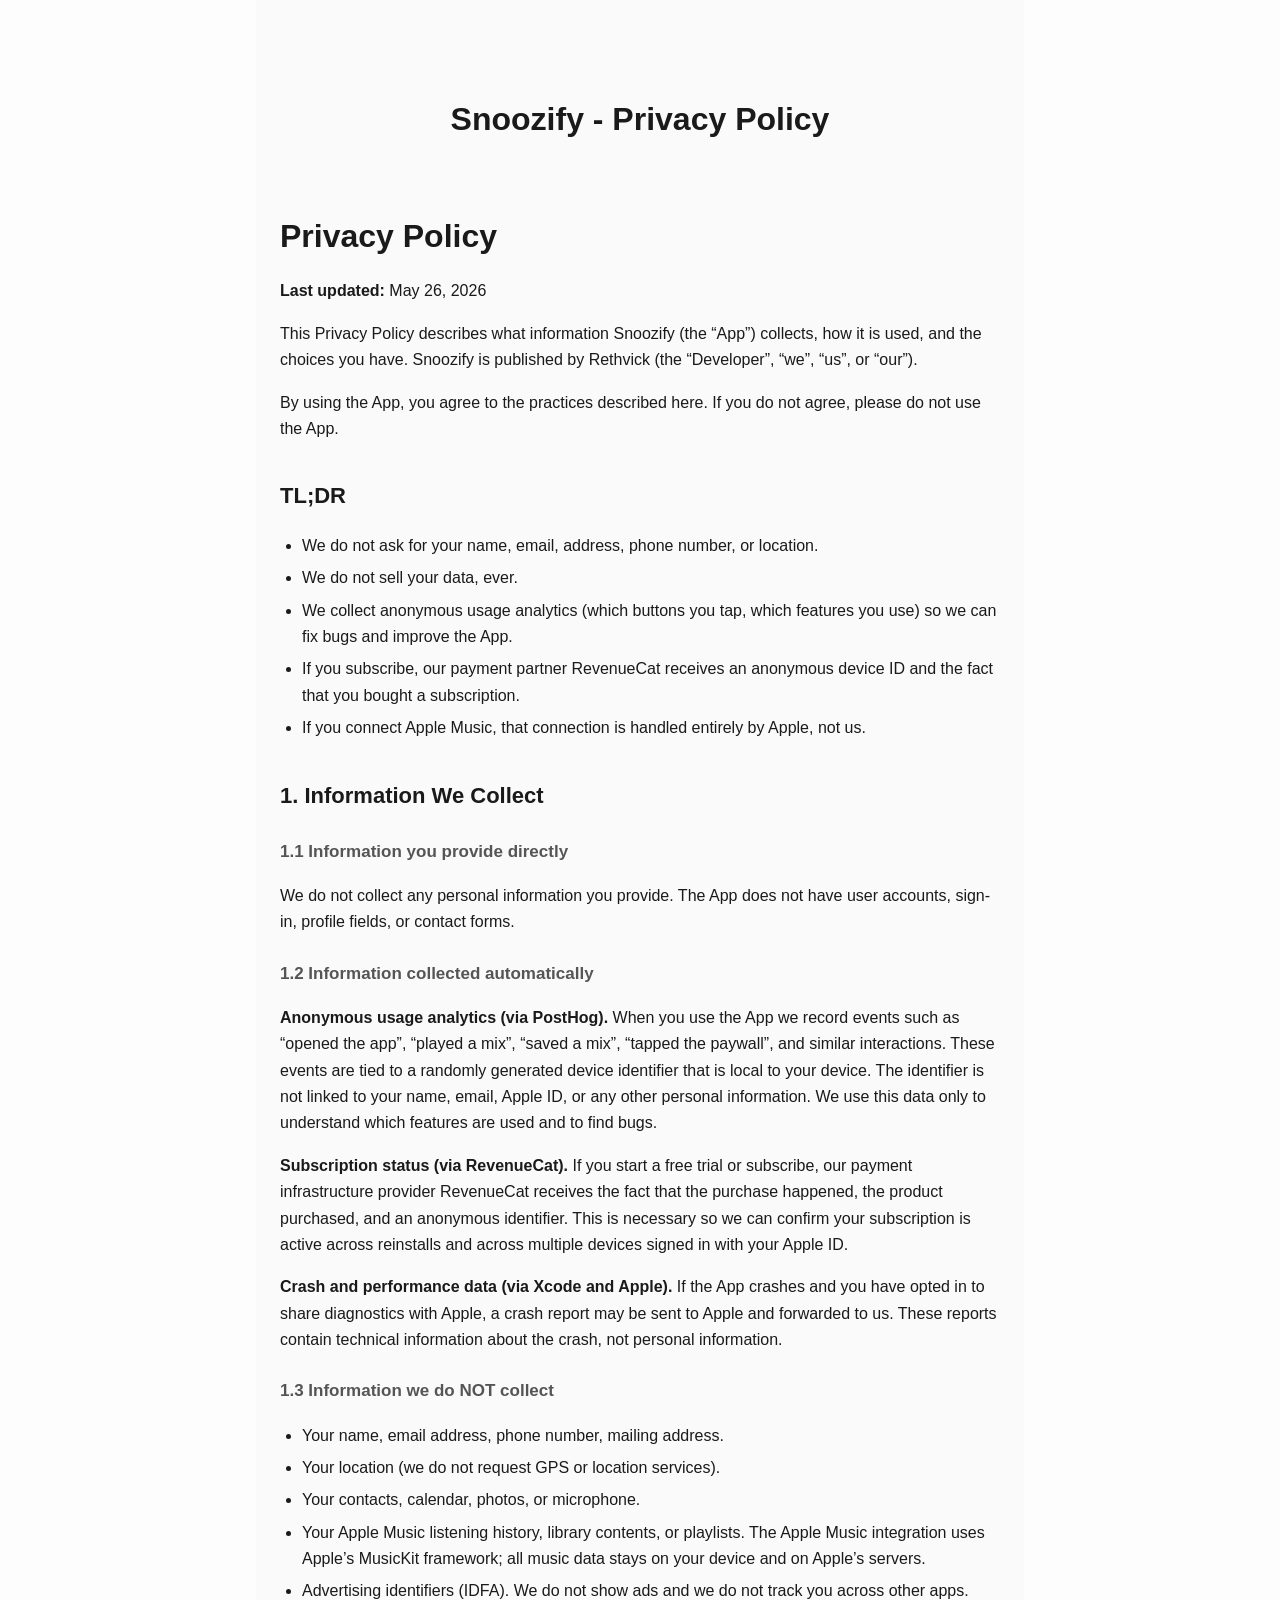
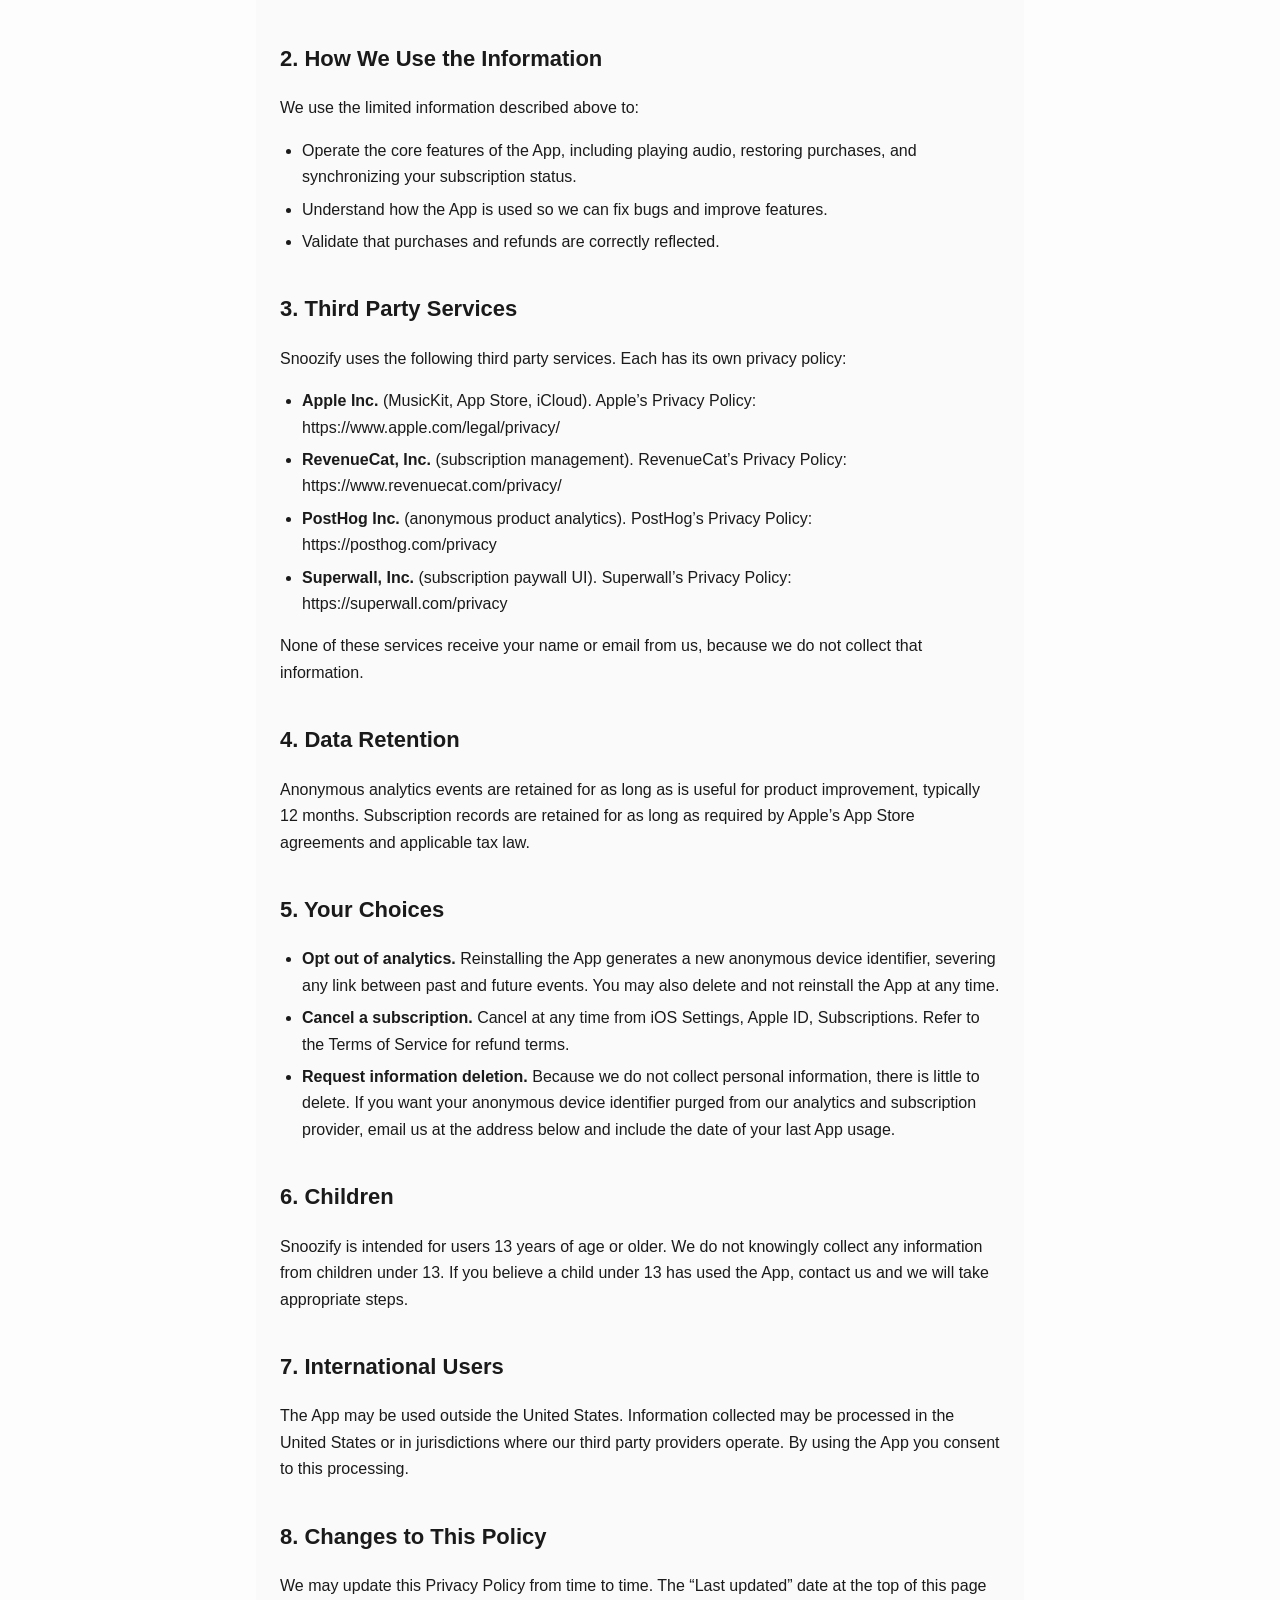
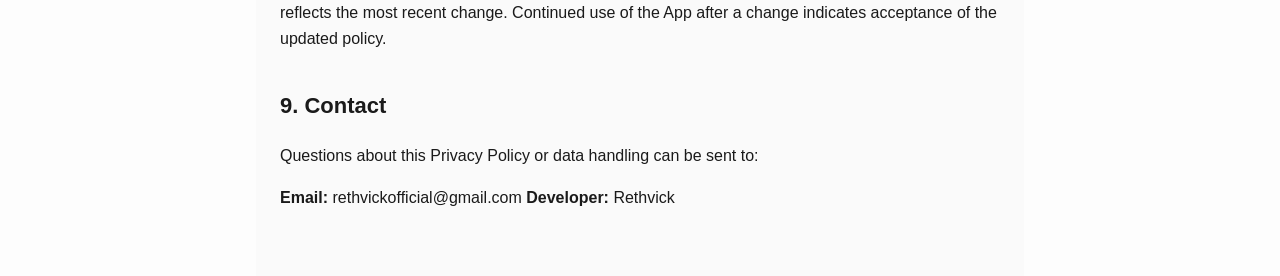
==== privacy.html @ 9d8a9aa9 "Add files via upload" ====
<!DOCTYPE html>
<html xmlns="http://www.w3.org/1999/xhtml">
<head>
  <meta charset="utf-8" />
  <meta name="generator" content="pandoc" />
  <meta name="viewport" content="width=device-width, initial-scale=1.0, user-scalable=yes" />
  <title>Snoozify - Privacy Policy</title>
  <style>
    /* Default styles provided by pandoc.
    ** See https://pandoc.org/MANUAL.html#variables-for-html for config info.
    */
    html {
      color: #1a1a1a;
      background-color: #fdfdfd;
    }
    body {
      margin: 0 auto;
      max-width: 36em;
      padding-left: 50px;
      padding-right: 50px;
      padding-top: 50px;
      padding-bottom: 50px;
      hyphens: auto;
      overflow-wrap: break-word;
      text-rendering: optimizeLegibility;
      font-kerning: normal;
    }
    @media (max-width: 600px) {
      body {
        font-size: 0.9em;
        padding: 12px;
      }
      h1 {
        font-size: 1.8em;
      }
    }
    @media print {
      html {
        background-color: white;
      }
      body {
        background-color: transparent;
        color: black;
        font-size: 12pt;
      }
      p, h2, h3 {
        orphans: 3;
        widows: 3;
      }
      h2, h3, h4 {
        page-break-after: avoid;
      }
    }
    p {
      margin: 1em 0;
    }
    a {
      color: #1a1a1a;
    }
    a:visited {
      color: #1a1a1a;
    }
    img {
      max-width: 100%;
    }
    svg {
      height: auto;
      max-width: 100%;
    }
    h1, h2, h3, h4, h5, h6 {
      margin-top: 1.4em;
    }
    h5, h6 {
      font-size: 1em;
      font-style: italic;
    }
    h6 {
      font-weight: normal;
    }
    ol, ul {
      padding-left: 1.7em;
      margin-top: 1em;
    }
    li > ol, li > ul {
      margin-top: 0;
    }
    blockquote {
      margin: 1em 0 1em 1.7em;
      padding-left: 1em;
      border-left: 2px solid #e6e6e6;
      color: #606060;
    }
    code {
      white-space: pre-wrap;
      font-family: Menlo, Monaco, Consolas, 'Lucida Console', monospace;
      font-size: 85%;
      margin: 0;
      hyphens: manual;
    }
    pre {
      margin: 1em 0;
      overflow: auto;
    }
    pre code {
      padding: 0;
      overflow: visible;
      overflow-wrap: normal;
    }
    .sourceCode {
     background-color: transparent;
     overflow: visible;
    }
    hr {
      border: none;
      border-top: 1px solid #1a1a1a;
      height: 1px;
      margin: 1em 0;
    }
    table {
      margin: 1em 0;
      border-collapse: collapse;
      width: 100%;
      overflow-x: auto;
      display: block;
      font-variant-numeric: lining-nums tabular-nums;
    }
    table caption {
      margin-bottom: 0.75em;
    }
    tbody {
      margin-top: 0.5em;
      border-top: 1px solid #1a1a1a;
      border-bottom: 1px solid #1a1a1a;
    }
    th {
      border-top: 1px solid #1a1a1a;
      padding: 0.25em 0.5em 0.25em 0.5em;
    }
    td {
      padding: 0.125em 0.5em 0.25em 0.5em;
    }
    header {
      margin-bottom: 4em;
      text-align: center;
    }
    #TOC li {
      list-style: none;
    }
    #TOC ul {
      padding-left: 1.3em;
    }
    #TOC > ul {
      padding-left: 0;
    }
    #TOC a:not(:hover) {
      text-decoration: none;
    }
    span.smallcaps{font-variant: small-caps;}
    div.columns{display: flex; gap: min(4vw, 1.5em);}
    div.column{flex: auto; overflow-x: auto;}
    div.hanging-indent{margin-left: 1.5em; text-indent: -1.5em;}
    /* The extra [class] is a hack that increases specificity enough to
       override a similar rule in reveal.js */
    ul.task-list[class]{list-style: none;}
    ul.task-list li input[type="checkbox"] {
      font-size: inherit;
      width: 0.8em;
      margin: 0 0.8em 0.2em -1.6em;
      vertical-align: middle;
    }
    .display.math{display: block; text-align: center; margin: 0.5rem auto;}
  </style>
</head>
<style>
  :root { color-scheme: light dark; }
  body {
    font-family: -apple-system, BlinkMacSystemFont, 'Segoe UI', sans-serif;
    max-width: 720px;
    margin: 0 auto;
    padding: 48px 24px;
    line-height: 1.65;
    color: #1a1a1a;
    background: #fafafa;
  }
  @media (prefers-color-scheme: dark) {
    body { color: #f0f0f0; background: #0d0d12; }
    a { color: #8b86ff; }
    code { background: #2a2a35; }
  }
  h1 { font-size: 32px; margin-bottom: 4px; }
  h2 { font-size: 22px; margin-top: 36px; }
  h3 { font-size: 17px; margin-top: 24px; color: #555; }
  @media (prefers-color-scheme: dark) { h3 { color: #aaa; } }
  a { color: #5e5ce6; }
  ul { padding-left: 22px; }
  li { margin: 6px 0; }
  code { background: #efeff5; padding: 2px 6px; border-radius: 4px; font-size: 0.92em; }
</style>
<body>
<header id="title-block-header">
<h1 class="title">Snoozify - Privacy Policy</h1>
</header>
<h1 id="privacy-policy">Privacy Policy</h1>
<p><strong>Last updated:</strong> May 26, 2026</p>
<p>This Privacy Policy describes what information Snoozify (the “App”)
collects, how it is used, and the choices you have. Snoozify is
published by Rethvick (the “Developer”, “we”, “us”, or “our”).</p>
<p>By using the App, you agree to the practices described here. If you
do not agree, please do not use the App.</p>
<h2 id="tldr">TL;DR</h2>
<ul>
<li>We do not ask for your name, email, address, phone number, or
location.</li>
<li>We do not sell your data, ever.</li>
<li>We collect anonymous usage analytics (which buttons you tap, which
features you use) so we can fix bugs and improve the App.</li>
<li>If you subscribe, our payment partner RevenueCat receives an
anonymous device ID and the fact that you bought a subscription.</li>
<li>If you connect Apple Music, that connection is handled entirely by
Apple, not us.</li>
</ul>
<h2 id="information-we-collect">1. Information We Collect</h2>
<h3 id="information-you-provide-directly">1.1 Information you provide
directly</h3>
<p>We do not collect any personal information you provide. The App does
not have user accounts, sign-in, profile fields, or contact forms.</p>
<h3 id="information-collected-automatically">1.2 Information collected
automatically</h3>
<p><strong>Anonymous usage analytics (via PostHog).</strong> When you
use the App we record events such as “opened the app”, “played a mix”,
“saved a mix”, “tapped the paywall”, and similar interactions. These
events are tied to a randomly generated device identifier that is local
to your device. The identifier is not linked to your name, email, Apple
ID, or any other personal information. We use this data only to
understand which features are used and to find bugs.</p>
<p><strong>Subscription status (via RevenueCat).</strong> If you start a
free trial or subscribe, our payment infrastructure provider RevenueCat
receives the fact that the purchase happened, the product purchased, and
an anonymous identifier. This is necessary so we can confirm your
subscription is active across reinstalls and across multiple devices
signed in with your Apple ID.</p>
<p><strong>Crash and performance data (via Xcode and Apple).</strong> If
the App crashes and you have opted in to share diagnostics with Apple, a
crash report may be sent to Apple and forwarded to us. These reports
contain technical information about the crash, not personal
information.</p>
<h3 id="information-we-do-not-collect">1.3 Information we do NOT
collect</h3>
<ul>
<li>Your name, email address, phone number, mailing address.</li>
<li>Your location (we do not request GPS or location services).</li>
<li>Your contacts, calendar, photos, or microphone.</li>
<li>Your Apple Music listening history, library contents, or playlists.
The Apple Music integration uses Apple’s MusicKit framework; all music
data stays on your device and on Apple’s servers.</li>
<li>Advertising identifiers (IDFA). We do not show ads and we do not
track you across other apps.</li>
</ul>
<h2 id="how-we-use-the-information">2. How We Use the Information</h2>
<p>We use the limited information described above to:</p>
<ul>
<li>Operate the core features of the App, including playing audio,
restoring purchases, and synchronizing your subscription status.</li>
<li>Understand how the App is used so we can fix bugs and improve
features.</li>
<li>Validate that purchases and refunds are correctly reflected.</li>
</ul>
<h2 id="third-party-services">3. Third Party Services</h2>
<p>Snoozify uses the following third party services. Each has its own
privacy policy:</p>
<ul>
<li><strong>Apple Inc.</strong> (MusicKit, App Store, iCloud). Apple’s
Privacy Policy: https://www.apple.com/legal/privacy/</li>
<li><strong>RevenueCat, Inc.</strong> (subscription management).
RevenueCat’s Privacy Policy: https://www.revenuecat.com/privacy/</li>
<li><strong>PostHog Inc.</strong> (anonymous product analytics).
PostHog’s Privacy Policy: https://posthog.com/privacy</li>
<li><strong>Superwall, Inc.</strong> (subscription paywall UI).
Superwall’s Privacy Policy: https://superwall.com/privacy</li>
</ul>
<p>None of these services receive your name or email from us, because we
do not collect that information.</p>
<h2 id="data-retention">4. Data Retention</h2>
<p>Anonymous analytics events are retained for as long as is useful for
product improvement, typically 12 months. Subscription records are
retained for as long as required by Apple’s App Store agreements and
applicable tax law.</p>
<h2 id="your-choices">5. Your Choices</h2>
<ul>
<li><strong>Opt out of analytics.</strong> Reinstalling the App
generates a new anonymous device identifier, severing any link between
past and future events. You may also delete and not reinstall the App at
any time.</li>
<li><strong>Cancel a subscription.</strong> Cancel at any time from iOS
Settings, Apple ID, Subscriptions. Refer to the Terms of Service for
refund terms.</li>
<li><strong>Request information deletion.</strong> Because we do not
collect personal information, there is little to delete. If you want
your anonymous device identifier purged from our analytics and
subscription provider, email us at the address below and include the
date of your last App usage.</li>
</ul>
<h2 id="children">6. Children</h2>
<p>Snoozify is intended for users 13 years of age or older. We do not
knowingly collect any information from children under 13. If you believe
a child under 13 has used the App, contact us and we will take
appropriate steps.</p>
<h2 id="international-users">7. International Users</h2>
<p>The App may be used outside the United States. Information collected
may be processed in the United States or in jurisdictions where our
third party providers operate. By using the App you consent to this
processing.</p>
<h2 id="changes-to-this-policy">8. Changes to This Policy</h2>
<p>We may update this Privacy Policy from time to time. The “Last
updated” date at the top of this page reflects the most recent change.
Continued use of the App after a change indicates acceptance of the
updated policy.</p>
<h2 id="contact">9. Contact</h2>
<p>Questions about this Privacy Policy or data handling can be sent
to:</p>
<p><strong>Email:</strong> rethvickofficial@gmail.com
<strong>Developer:</strong> Rethvick</p>
</body>
</html>
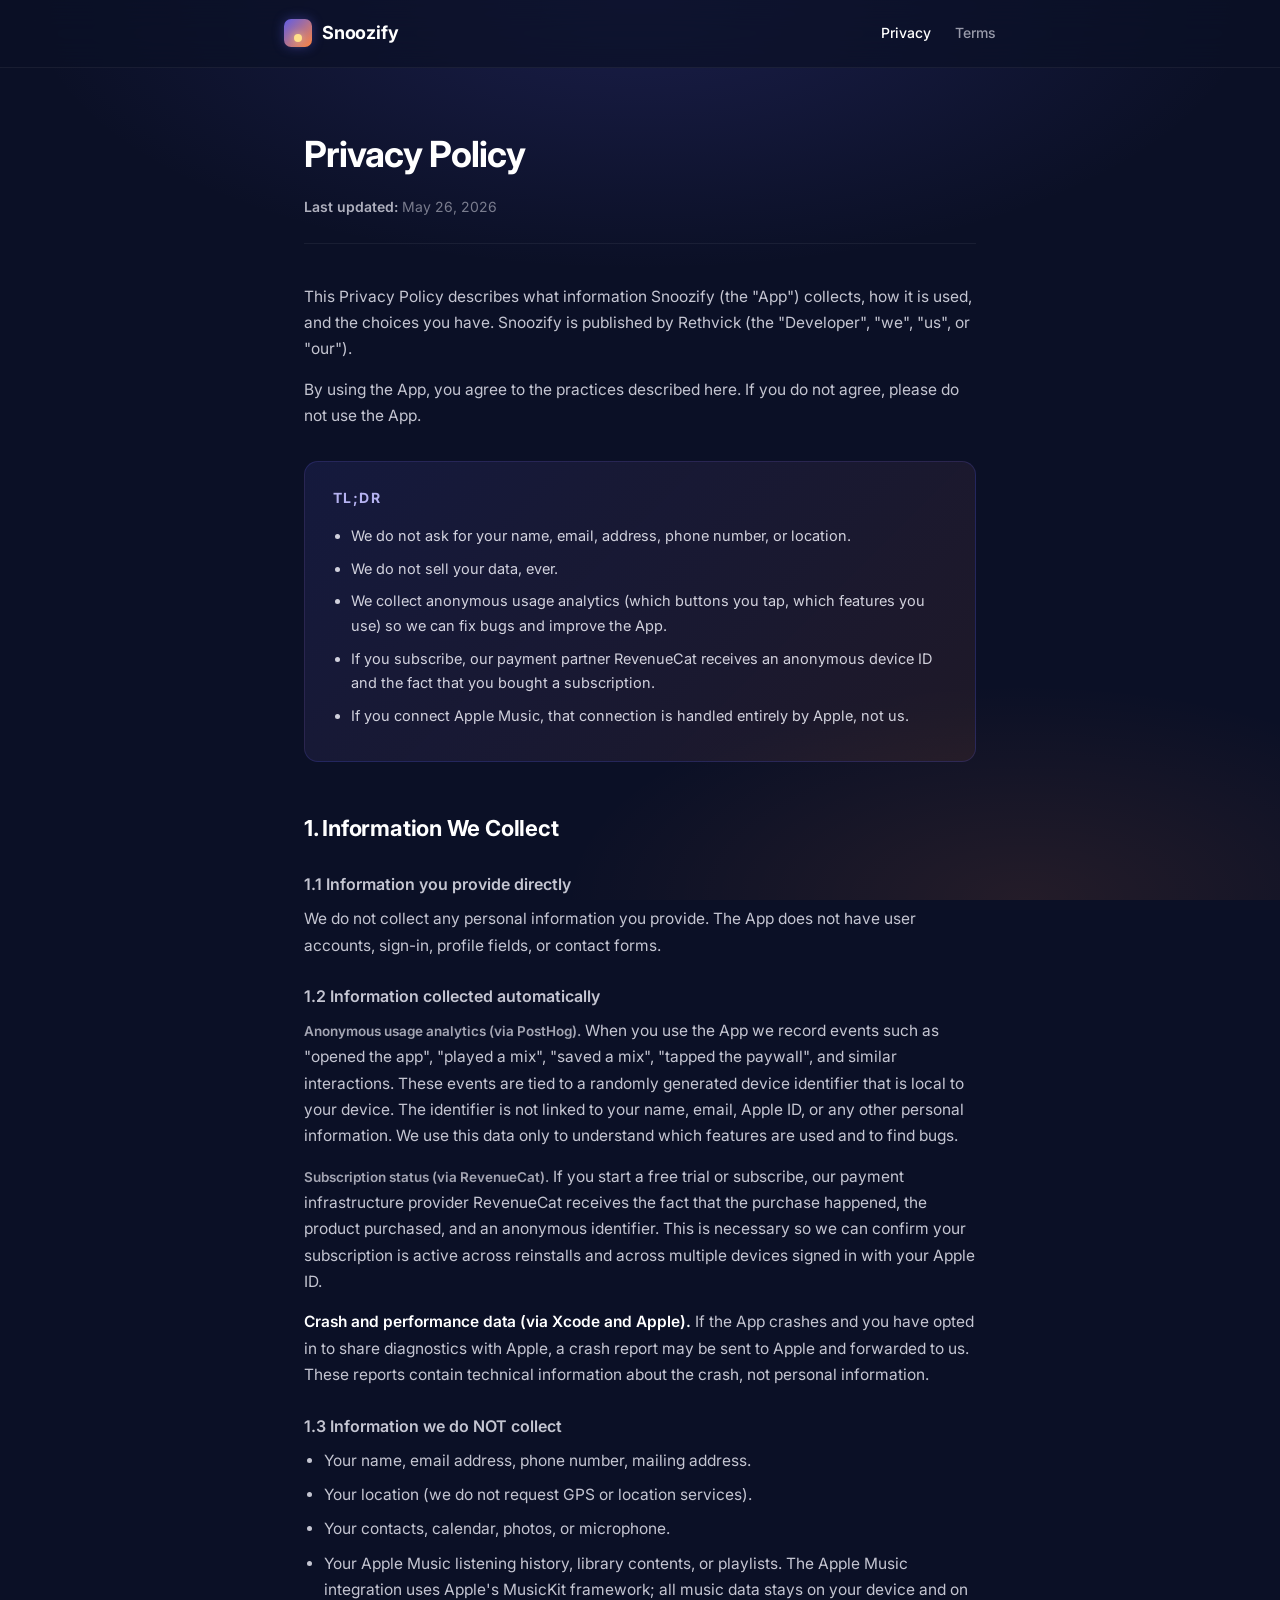
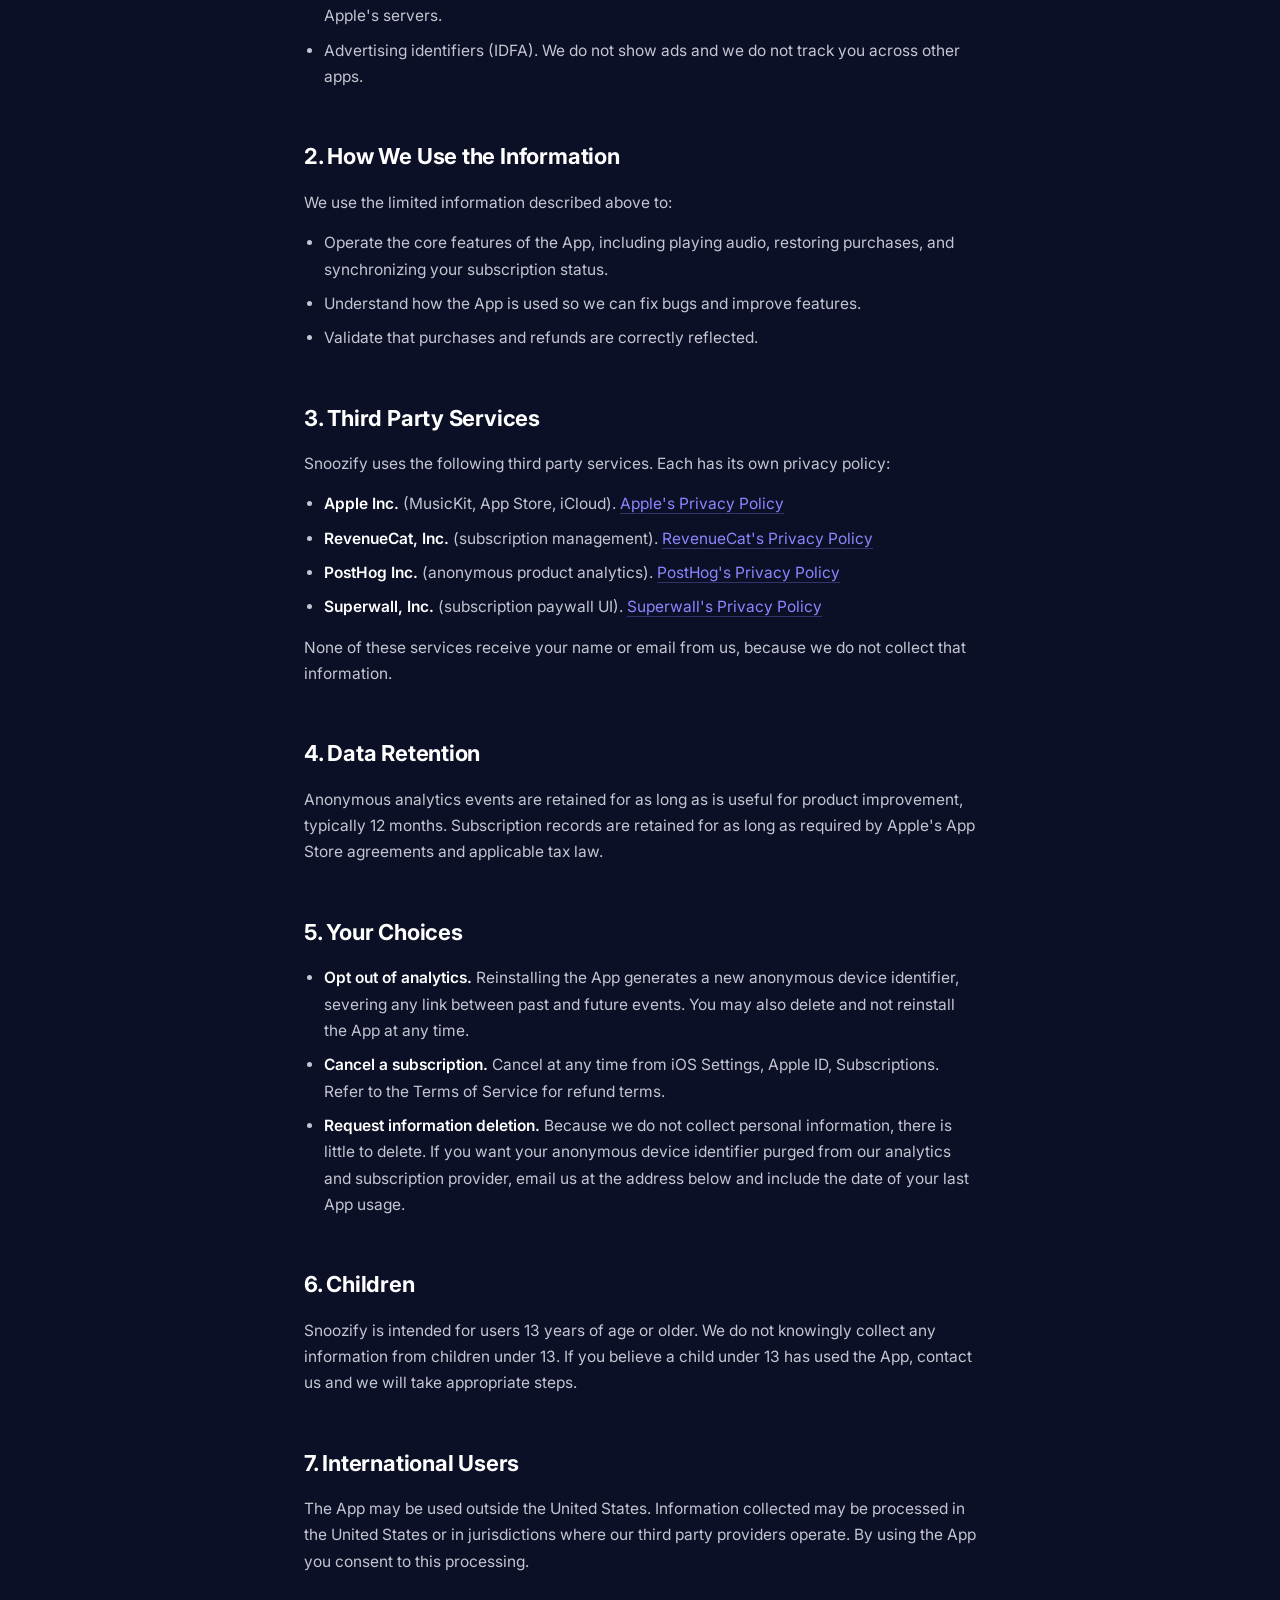
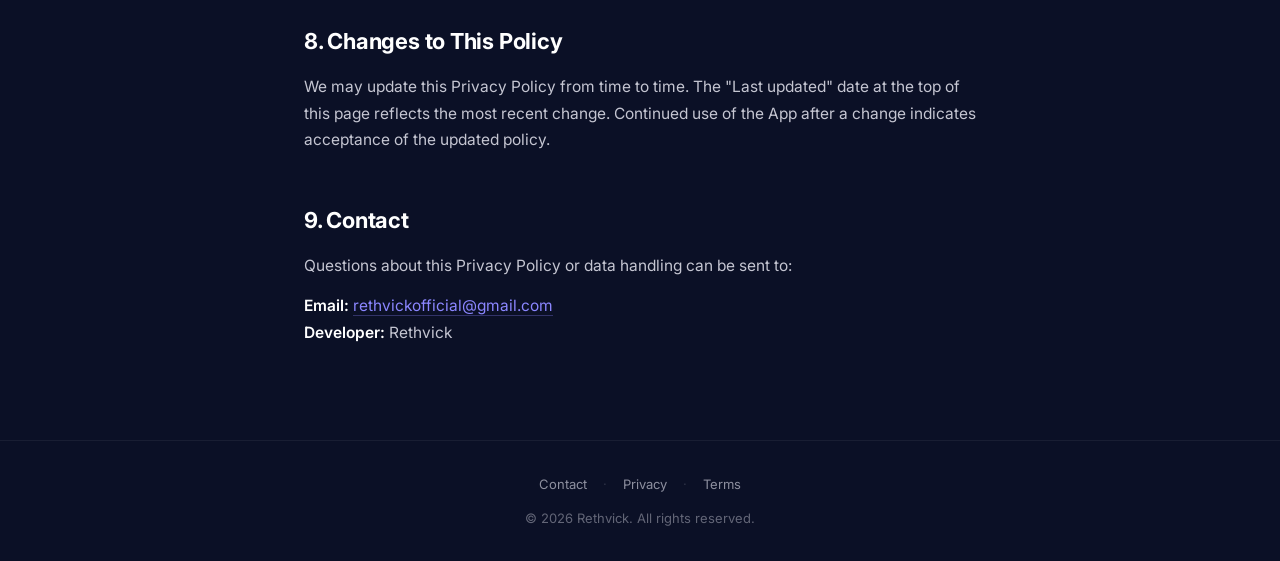
==== commit 8a98caa5: "Add files via upload" ====
--- a/privacy.html
+++ b/privacy.html
@@ -1,324 +1,119 @@
 <!DOCTYPE html>
-<html xmlns="http://www.w3.org/1999/xhtml">
+<html lang="en">
 <head>
-  <meta charset="utf-8" />
-  <meta name="generator" content="pandoc" />
-  <meta name="viewport" content="width=device-width, initial-scale=1.0, user-scalable=yes" />
-  <title>Snoozify - Privacy Policy</title>
-  <style>
-    /* Default styles provided by pandoc.
-    ** See https://pandoc.org/MANUAL.html#variables-for-html for config info.
-    */
-    html {
-      color: #1a1a1a;
-      background-color: #fdfdfd;
-    }
-    body {
-      margin: 0 auto;
-      max-width: 36em;
-      padding-left: 50px;
-      padding-right: 50px;
-      padding-top: 50px;
-      padding-bottom: 50px;
-      hyphens: auto;
-      overflow-wrap: break-word;
-      text-rendering: optimizeLegibility;
-      font-kerning: normal;
-    }
-    @media (max-width: 600px) {
-      body {
-        font-size: 0.9em;
-        padding: 12px;
-      }
-      h1 {
-        font-size: 1.8em;
-      }
-    }
-    @media print {
-      html {
-        background-color: white;
-      }
-      body {
-        background-color: transparent;
-        color: black;
-        font-size: 12pt;
-      }
-      p, h2, h3 {
-        orphans: 3;
-        widows: 3;
-      }
-      h2, h3, h4 {
-        page-break-after: avoid;
-      }
-    }
-    p {
-      margin: 1em 0;
-    }
-    a {
-      color: #1a1a1a;
-    }
-    a:visited {
-      color: #1a1a1a;
-    }
-    img {
-      max-width: 100%;
-    }
-    svg {
-      height: auto;
-      max-width: 100%;
-    }
-    h1, h2, h3, h4, h5, h6 {
-      margin-top: 1.4em;
-    }
-    h5, h6 {
-      font-size: 1em;
-      font-style: italic;
-    }
-    h6 {
-      font-weight: normal;
-    }
-    ol, ul {
-      padding-left: 1.7em;
-      margin-top: 1em;
-    }
-    li > ol, li > ul {
-      margin-top: 0;
-    }
-    blockquote {
-      margin: 1em 0 1em 1.7em;
-      padding-left: 1em;
-      border-left: 2px solid #e6e6e6;
-      color: #606060;
-    }
-    code {
-      white-space: pre-wrap;
-      font-family: Menlo, Monaco, Consolas, 'Lucida Console', monospace;
-      font-size: 85%;
-      margin: 0;
-      hyphens: manual;
-    }
-    pre {
-      margin: 1em 0;
-      overflow: auto;
-    }
-    pre code {
-      padding: 0;
-      overflow: visible;
-      overflow-wrap: normal;
-    }
-    .sourceCode {
-     background-color: transparent;
-     overflow: visible;
-    }
-    hr {
-      border: none;
-      border-top: 1px solid #1a1a1a;
-      height: 1px;
-      margin: 1em 0;
-    }
-    table {
-      margin: 1em 0;
-      border-collapse: collapse;
-      width: 100%;
-      overflow-x: auto;
-      display: block;
-      font-variant-numeric: lining-nums tabular-nums;
-    }
-    table caption {
-      margin-bottom: 0.75em;
-    }
-    tbody {
-      margin-top: 0.5em;
-      border-top: 1px solid #1a1a1a;
-      border-bottom: 1px solid #1a1a1a;
-    }
-    th {
-      border-top: 1px solid #1a1a1a;
-      padding: 0.25em 0.5em 0.25em 0.5em;
-    }
-    td {
-      padding: 0.125em 0.5em 0.25em 0.5em;
-    }
-    header {
-      margin-bottom: 4em;
-      text-align: center;
-    }
-    #TOC li {
-      list-style: none;
-    }
-    #TOC ul {
-      padding-left: 1.3em;
-    }
-    #TOC > ul {
-      padding-left: 0;
-    }
-    #TOC a:not(:hover) {
-      text-decoration: none;
-    }
-    span.smallcaps{font-variant: small-caps;}
-    div.columns{display: flex; gap: min(4vw, 1.5em);}
-    div.column{flex: auto; overflow-x: auto;}
-    div.hanging-indent{margin-left: 1.5em; text-indent: -1.5em;}
-    /* The extra [class] is a hack that increases specificity enough to
-       override a similar rule in reveal.js */
-    ul.task-list[class]{list-style: none;}
-    ul.task-list li input[type="checkbox"] {
-      font-size: inherit;
-      width: 0.8em;
-      margin: 0 0.8em 0.2em -1.6em;
-      vertical-align: middle;
-    }
-    .display.math{display: block; text-align: center; margin: 0.5rem auto;}
-  </style>
+<meta charset="utf-8">
+<meta name="viewport" content="width=device-width, initial-scale=1">
+<title>Privacy Policy - Snoozify</title>
+<meta name="description" content="Privacy Policy for Snoozify. What we collect, how we use it, and the choices you have.">
+<link rel="stylesheet" href="style.css">
 </head>
-<style>
-  :root { color-scheme: light dark; }
-  body {
-    font-family: -apple-system, BlinkMacSystemFont, 'Segoe UI', sans-serif;
-    max-width: 720px;
-    margin: 0 auto;
-    padding: 48px 24px;
-    line-height: 1.65;
-    color: #1a1a1a;
-    background: #fafafa;
-  }
-  @media (prefers-color-scheme: dark) {
-    body { color: #f0f0f0; background: #0d0d12; }
-    a { color: #8b86ff; }
-    code { background: #2a2a35; }
-  }
-  h1 { font-size: 32px; margin-bottom: 4px; }
-  h2 { font-size: 22px; margin-top: 36px; }
-  h3 { font-size: 17px; margin-top: 24px; color: #555; }
-  @media (prefers-color-scheme: dark) { h3 { color: #aaa; } }
-  a { color: #5e5ce6; }
-  ul { padding-left: 22px; }
-  li { margin: 6px 0; }
-  code { background: #efeff5; padding: 2px 6px; border-radius: 4px; font-size: 0.92em; }
-</style>
 <body>
-<header id="title-block-header">
-<h1 class="title">Snoozify - Privacy Policy</h1>
+<header class="site-header">
+  <div class="wrap">
+    <a href="index.html" class="brand">
+      <span class="brand-mark"></span>
+      Snoozify
+    </a>
+    <nav class="site-nav">
+      <a href="privacy.html" class="active">Privacy</a>
+      <a href="terms.html">Terms</a>
+    </nav>
+  </div>
 </header>
-<h1 id="privacy-policy">Privacy Policy</h1>
-<p><strong>Last updated:</strong> May 26, 2026</p>
-<p>This Privacy Policy describes what information Snoozify (the “App”)
-collects, how it is used, and the choices you have. Snoozify is
-published by Rethvick (the “Developer”, “we”, “us”, or “our”).</p>
-<p>By using the App, you agree to the practices described here. If you
-do not agree, please do not use the App.</p>
-<h2 id="tldr">TL;DR</h2>
-<ul>
-<li>We do not ask for your name, email, address, phone number, or
-location.</li>
-<li>We do not sell your data, ever.</li>
-<li>We collect anonymous usage analytics (which buttons you tap, which
-features you use) so we can fix bugs and improve the App.</li>
-<li>If you subscribe, our payment partner RevenueCat receives an
-anonymous device ID and the fact that you bought a subscription.</li>
-<li>If you connect Apple Music, that connection is handled entirely by
-Apple, not us.</li>
-</ul>
-<h2 id="information-we-collect">1. Information We Collect</h2>
-<h3 id="information-you-provide-directly">1.1 Information you provide
-directly</h3>
-<p>We do not collect any personal information you provide. The App does
-not have user accounts, sign-in, profile fields, or contact forms.</p>
-<h3 id="information-collected-automatically">1.2 Information collected
-automatically</h3>
-<p><strong>Anonymous usage analytics (via PostHog).</strong> When you
-use the App we record events such as “opened the app”, “played a mix”,
-“saved a mix”, “tapped the paywall”, and similar interactions. These
-events are tied to a randomly generated device identifier that is local
-to your device. The identifier is not linked to your name, email, Apple
-ID, or any other personal information. We use this data only to
-understand which features are used and to find bugs.</p>
-<p><strong>Subscription status (via RevenueCat).</strong> If you start a
-free trial or subscribe, our payment infrastructure provider RevenueCat
-receives the fact that the purchase happened, the product purchased, and
-an anonymous identifier. This is necessary so we can confirm your
-subscription is active across reinstalls and across multiple devices
-signed in with your Apple ID.</p>
-<p><strong>Crash and performance data (via Xcode and Apple).</strong> If
-the App crashes and you have opted in to share diagnostics with Apple, a
-crash report may be sent to Apple and forwarded to us. These reports
-contain technical information about the crash, not personal
-information.</p>
-<h3 id="information-we-do-not-collect">1.3 Information we do NOT
-collect</h3>
-<ul>
-<li>Your name, email address, phone number, mailing address.</li>
-<li>Your location (we do not request GPS or location services).</li>
-<li>Your contacts, calendar, photos, or microphone.</li>
-<li>Your Apple Music listening history, library contents, or playlists.
-The Apple Music integration uses Apple’s MusicKit framework; all music
-data stays on your device and on Apple’s servers.</li>
-<li>Advertising identifiers (IDFA). We do not show ads and we do not
-track you across other apps.</li>
-</ul>
-<h2 id="how-we-use-the-information">2. How We Use the Information</h2>
-<p>We use the limited information described above to:</p>
-<ul>
-<li>Operate the core features of the App, including playing audio,
-restoring purchases, and synchronizing your subscription status.</li>
-<li>Understand how the App is used so we can fix bugs and improve
-features.</li>
-<li>Validate that purchases and refunds are correctly reflected.</li>
-</ul>
-<h2 id="third-party-services">3. Third Party Services</h2>
-<p>Snoozify uses the following third party services. Each has its own
-privacy policy:</p>
-<ul>
-<li><strong>Apple Inc.</strong> (MusicKit, App Store, iCloud). Apple’s
-Privacy Policy: https://www.apple.com/legal/privacy/</li>
-<li><strong>RevenueCat, Inc.</strong> (subscription management).
-RevenueCat’s Privacy Policy: https://www.revenuecat.com/privacy/</li>
-<li><strong>PostHog Inc.</strong> (anonymous product analytics).
-PostHog’s Privacy Policy: https://posthog.com/privacy</li>
-<li><strong>Superwall, Inc.</strong> (subscription paywall UI).
-Superwall’s Privacy Policy: https://superwall.com/privacy</li>
-</ul>
-<p>None of these services receive your name or email from us, because we
-do not collect that information.</p>
-<h2 id="data-retention">4. Data Retention</h2>
-<p>Anonymous analytics events are retained for as long as is useful for
-product improvement, typically 12 months. Subscription records are
-retained for as long as required by Apple’s App Store agreements and
-applicable tax law.</p>
-<h2 id="your-choices">5. Your Choices</h2>
-<ul>
-<li><strong>Opt out of analytics.</strong> Reinstalling the App
-generates a new anonymous device identifier, severing any link between
-past and future events. You may also delete and not reinstall the App at
-any time.</li>
-<li><strong>Cancel a subscription.</strong> Cancel at any time from iOS
-Settings, Apple ID, Subscriptions. Refer to the Terms of Service for
-refund terms.</li>
-<li><strong>Request information deletion.</strong> Because we do not
-collect personal information, there is little to delete. If you want
-your anonymous device identifier purged from our analytics and
-subscription provider, email us at the address below and include the
-date of your last App usage.</li>
-</ul>
-<h2 id="children">6. Children</h2>
-<p>Snoozify is intended for users 13 years of age or older. We do not
-knowingly collect any information from children under 13. If you believe
-a child under 13 has used the App, contact us and we will take
-appropriate steps.</p>
-<h2 id="international-users">7. International Users</h2>
-<p>The App may be used outside the United States. Information collected
-may be processed in the United States or in jurisdictions where our
-third party providers operate. By using the App you consent to this
-processing.</p>
-<h2 id="changes-to-this-policy">8. Changes to This Policy</h2>
-<p>We may update this Privacy Policy from time to time. The “Last
-updated” date at the top of this page reflects the most recent change.
-Continued use of the App after a change indicates acceptance of the
-updated policy.</p>
-<h2 id="contact">9. Contact</h2>
-<p>Questions about this Privacy Policy or data handling can be sent
-to:</p>
-<p><strong>Email:</strong> rethvickofficial@gmail.com
-<strong>Developer:</strong> Rethvick</p>
+
+<main>
+  <div class="doc-header">
+    <h1>Privacy Policy</h1>
+    <p class="last-updated"><strong>Last updated:</strong> May 26, 2026</p>
+  </div>
+
+  <div class="doc-body">
+    <p>This Privacy Policy describes what information Snoozify (the "App") collects, how it is used, and the choices you have. Snoozify is published by Rethvick (the "Developer", "we", "us", or "our").</p>
+    <p>By using the App, you agree to the practices described here. If you do not agree, please do not use the App.</p>
+
+    <div class="tldr">
+      <h2>TL;DR</h2>
+      <ul>
+        <li>We do not ask for your name, email, address, phone number, or location.</li>
+        <li>We do not sell your data, ever.</li>
+        <li>We collect anonymous usage analytics (which buttons you tap, which features you use) so we can fix bugs and improve the App.</li>
+        <li>If you subscribe, our payment partner RevenueCat receives an anonymous device ID and the fact that you bought a subscription.</li>
+        <li>If you connect Apple Music, that connection is handled entirely by Apple, not us.</li>
+      </ul>
+    </div>
+
+    <h2>1. Information We Collect</h2>
+
+    <h3>1.1 Information you provide directly</h3>
+    <p>We do not collect any personal information you provide. The App does not have user accounts, sign-in, profile fields, or contact forms.</p>
+
+    <h3>1.2 Information collected automatically</h3>
+    <p><strong>Anonymous usage analytics (via PostHog).</strong> When you use the App we record events such as "opened the app", "played a mix", "saved a mix", "tapped the paywall", and similar interactions. These events are tied to a randomly generated device identifier that is local to your device. The identifier is not linked to your name, email, Apple ID, or any other personal information. We use this data only to understand which features are used and to find bugs.</p>
+    <p><strong>Subscription status (via RevenueCat).</strong> If you start a free trial or subscribe, our payment infrastructure provider RevenueCat receives the fact that the purchase happened, the product purchased, and an anonymous identifier. This is necessary so we can confirm your subscription is active across reinstalls and across multiple devices signed in with your Apple ID.</p>
+    <p><strong>Crash and performance data (via Xcode and Apple).</strong> If the App crashes and you have opted in to share diagnostics with Apple, a crash report may be sent to Apple and forwarded to us. These reports contain technical information about the crash, not personal information.</p>
+
+    <h3>1.3 Information we do NOT collect</h3>
+    <ul>
+      <li>Your name, email address, phone number, mailing address.</li>
+      <li>Your location (we do not request GPS or location services).</li>
+      <li>Your contacts, calendar, photos, or microphone.</li>
+      <li>Your Apple Music listening history, library contents, or playlists. The Apple Music integration uses Apple's MusicKit framework; all music data stays on your device and on Apple's servers.</li>
+      <li>Advertising identifiers (IDFA). We do not show ads and we do not track you across other apps.</li>
+    </ul>
+
+    <h2>2. How We Use the Information</h2>
+    <p>We use the limited information described above to:</p>
+    <ul>
+      <li>Operate the core features of the App, including playing audio, restoring purchases, and synchronizing your subscription status.</li>
+      <li>Understand how the App is used so we can fix bugs and improve features.</li>
+      <li>Validate that purchases and refunds are correctly reflected.</li>
+    </ul>
+
+    <h2>3. Third Party Services</h2>
+    <p>Snoozify uses the following third party services. Each has its own privacy policy:</p>
+    <ul>
+      <li><strong>Apple Inc.</strong> (MusicKit, App Store, iCloud). <a href="https://www.apple.com/legal/privacy/" target="_blank" rel="noopener">Apple's Privacy Policy</a></li>
+      <li><strong>RevenueCat, Inc.</strong> (subscription management). <a href="https://www.revenuecat.com/privacy/" target="_blank" rel="noopener">RevenueCat's Privacy Policy</a></li>
+      <li><strong>PostHog Inc.</strong> (anonymous product analytics). <a href="https://posthog.com/privacy" target="_blank" rel="noopener">PostHog's Privacy Policy</a></li>
+      <li><strong>Superwall, Inc.</strong> (subscription paywall UI). <a href="https://superwall.com/privacy" target="_blank" rel="noopener">Superwall's Privacy Policy</a></li>
+    </ul>
+    <p>None of these services receive your name or email from us, because we do not collect that information.</p>
+
+    <h2>4. Data Retention</h2>
+    <p>Anonymous analytics events are retained for as long as is useful for product improvement, typically 12 months. Subscription records are retained for as long as required by Apple's App Store agreements and applicable tax law.</p>
+
+    <h2>5. Your Choices</h2>
+    <ul>
+      <li><strong>Opt out of analytics.</strong> Reinstalling the App generates a new anonymous device identifier, severing any link between past and future events. You may also delete and not reinstall the App at any time.</li>
+      <li><strong>Cancel a subscription.</strong> Cancel at any time from iOS Settings, Apple ID, Subscriptions. Refer to the Terms of Service for refund terms.</li>
+      <li><strong>Request information deletion.</strong> Because we do not collect personal information, there is little to delete. If you want your anonymous device identifier purged from our analytics and subscription provider, email us at the address below and include the date of your last App usage.</li>
+    </ul>
+
+    <h2>6. Children</h2>
+    <p>Snoozify is intended for users 13 years of age or older. We do not knowingly collect any information from children under 13. If you believe a child under 13 has used the App, contact us and we will take appropriate steps.</p>
+
+    <h2>7. International Users</h2>
+    <p>The App may be used outside the United States. Information collected may be processed in the United States or in jurisdictions where our third party providers operate. By using the App you consent to this processing.</p>
+
+    <h2>8. Changes to This Policy</h2>
+    <p>We may update this Privacy Policy from time to time. The "Last updated" date at the top of this page reflects the most recent change. Continued use of the App after a change indicates acceptance of the updated policy.</p>
+
+    <h2>9. Contact</h2>
+    <p>Questions about this Privacy Policy or data handling can be sent to:</p>
+    <p><strong>Email:</strong> <a href="mailto:rethvickofficial@gmail.com">rethvickofficial@gmail.com</a><br>
+    <strong>Developer:</strong> Rethvick</p>
+  </div>
+</main>
+
+<footer class="site-footer">
+  <div>
+    <a href="mailto:rethvickofficial@gmail.com">Contact</a>
+    <span class="dot">&middot;</span>
+    <a href="privacy.html">Privacy</a>
+    <span class="dot">&middot;</span>
+    <a href="terms.html">Terms</a>
+  </div>
+  <div style="margin-top: 12px;">&copy; 2026 Rethvick. All rights reserved.</div>
+</footer>
 </body>
 </html>
--- a/style.css
+++ b/style.css
@@ -0,0 +1,292 @@
+/* Snoozify legal pages — shared stylesheet.
+   Matches the app's night-sky + warm-glow palette so the web pages feel
+   like an extension of the product, not a generic legal dump. */
+
+@import url('https://fonts.googleapis.com/css2?family=Inter:wght@400;500;600;700;800&display=swap');
+
+* { box-sizing: border-box; margin: 0; padding: 0; }
+html { -webkit-text-size-adjust: 100%; }
+
+body {
+  font-family: 'Inter', -apple-system, BlinkMacSystemFont, sans-serif;
+  background: #0B1026;
+  background-image:
+    radial-gradient(ellipse 80% 50% at 50% 0%, rgba(94, 92, 230, 0.18), transparent 60%),
+    radial-gradient(ellipse 60% 40% at 80% 100%, rgba(255, 133, 64, 0.10), transparent 60%);
+  background-attachment: fixed;
+  color: #E5E5F0;
+  line-height: 1.7;
+  min-height: 100vh;
+  display: flex;
+  flex-direction: column;
+}
+
+/* ===== Header ===== */
+.site-header {
+  border-bottom: 1px solid rgba(255, 255, 255, 0.06);
+  background: rgba(11, 16, 38, 0.7);
+  backdrop-filter: blur(20px);
+  -webkit-backdrop-filter: blur(20px);
+  position: sticky;
+  top: 0;
+  z-index: 10;
+}
+.site-header .wrap {
+  max-width: 760px;
+  margin: 0 auto;
+  padding: 18px 24px;
+  display: flex;
+  align-items: center;
+  justify-content: space-between;
+  gap: 24px;
+}
+.brand {
+  display: flex;
+  align-items: center;
+  gap: 10px;
+  text-decoration: none;
+  color: #FFFFFF;
+  font-weight: 700;
+  font-size: 18px;
+  letter-spacing: -0.01em;
+}
+.brand-mark {
+  width: 28px;
+  height: 28px;
+  border-radius: 7px;
+  background: linear-gradient(135deg, #5E5CE6 0%, #FF8540 100%);
+  position: relative;
+  flex-shrink: 0;
+  box-shadow: 0 0 12px rgba(94, 92, 230, 0.4);
+}
+.brand-mark::after {
+  content: "";
+  position: absolute;
+  width: 8px;
+  height: 8px;
+  background: #FFE08A;
+  border-radius: 50%;
+  bottom: 5px;
+  left: 50%;
+  transform: translateX(-50%);
+  box-shadow: 0 0 8px rgba(255, 224, 138, 0.8);
+}
+.site-nav {
+  display: flex;
+  gap: 24px;
+  font-size: 14px;
+}
+.site-nav a {
+  color: rgba(229, 229, 240, 0.65);
+  text-decoration: none;
+  font-weight: 500;
+  transition: color 0.15s ease;
+}
+.site-nav a:hover,
+.site-nav a.active {
+  color: #FFFFFF;
+}
+
+/* ===== Main content area ===== */
+main {
+  flex: 1;
+  max-width: 720px;
+  margin: 0 auto;
+  padding: 56px 24px 80px;
+  width: 100%;
+}
+
+/* ===== Landing page hero ===== */
+.hero {
+  text-align: center;
+  padding: 48px 0 32px;
+}
+.hero h1 {
+  font-size: 48px;
+  font-weight: 800;
+  letter-spacing: -0.03em;
+  background: linear-gradient(135deg, #FFFFFF 0%, #C6C2EE 100%);
+  -webkit-background-clip: text;
+  background-clip: text;
+  -webkit-text-fill-color: transparent;
+  margin-bottom: 12px;
+}
+.hero .subtitle {
+  font-size: 17px;
+  color: rgba(229, 229, 240, 0.65);
+  font-weight: 500;
+  margin-bottom: 8px;
+}
+.hero .tag {
+  display: inline-block;
+  padding: 4px 12px;
+  background: rgba(94, 92, 230, 0.15);
+  border: 1px solid rgba(94, 92, 230, 0.3);
+  border-radius: 999px;
+  font-size: 12px;
+  font-weight: 600;
+  color: #B5B2F0;
+  letter-spacing: 0.04em;
+  text-transform: uppercase;
+  margin-top: 16px;
+}
+
+/* ===== Doc cards on landing ===== */
+.cards {
+  display: grid;
+  grid-template-columns: 1fr 1fr;
+  gap: 16px;
+  margin-top: 40px;
+}
+@media (max-width: 540px) {
+  .cards { grid-template-columns: 1fr; }
+}
+.card {
+  display: block;
+  padding: 24px;
+  background: rgba(255, 255, 255, 0.04);
+  border: 1px solid rgba(255, 255, 255, 0.08);
+  border-radius: 14px;
+  text-decoration: none;
+  color: inherit;
+  transition: all 0.2s ease;
+}
+.card:hover {
+  background: rgba(255, 255, 255, 0.07);
+  border-color: rgba(94, 92, 230, 0.5);
+  transform: translateY(-2px);
+}
+.card .card-icon {
+  width: 36px;
+  height: 36px;
+  border-radius: 9px;
+  background: rgba(94, 92, 230, 0.18);
+  display: flex;
+  align-items: center;
+  justify-content: center;
+  margin-bottom: 16px;
+  color: #8B86FF;
+}
+.card h3 {
+  font-size: 17px;
+  font-weight: 700;
+  color: #FFFFFF;
+  margin-bottom: 6px;
+}
+.card p {
+  font-size: 14px;
+  color: rgba(229, 229, 240, 0.55);
+  line-height: 1.5;
+}
+.card-arrow {
+  display: inline-flex;
+  align-items: center;
+  gap: 6px;
+  margin-top: 14px;
+  font-size: 13px;
+  font-weight: 600;
+  color: #8B86FF;
+}
+
+/* ===== Document page title + meta ===== */
+.doc-header {
+  margin-bottom: 40px;
+  padding-bottom: 24px;
+  border-bottom: 1px solid rgba(255, 255, 255, 0.06);
+}
+.doc-header h1 {
+  font-size: 36px;
+  font-weight: 700;
+  letter-spacing: -0.02em;
+  color: #FFFFFF;
+  margin-bottom: 10px;
+}
+.doc-header .last-updated {
+  font-size: 14px;
+  color: rgba(229, 229, 240, 0.5);
+}
+.doc-header .last-updated strong {
+  color: rgba(229, 229, 240, 0.75);
+  font-weight: 600;
+}
+
+/* ===== Body typography ===== */
+.doc-body { font-size: 15.5px; }
+.doc-body h2 {
+  font-size: 22px;
+  font-weight: 700;
+  color: #FFFFFF;
+  margin-top: 48px;
+  margin-bottom: 14px;
+  letter-spacing: -0.01em;
+}
+.doc-body h3 {
+  font-size: 16px;
+  font-weight: 600;
+  color: rgba(229, 229, 240, 0.85);
+  margin-top: 24px;
+  margin-bottom: 8px;
+}
+.doc-body p { margin-bottom: 14px; color: rgba(229, 229, 240, 0.85); }
+.doc-body ul { padding-left: 20px; margin-bottom: 14px; }
+.doc-body li { margin-bottom: 8px; color: rgba(229, 229, 240, 0.85); }
+.doc-body a {
+  color: #8B86FF;
+  text-decoration: none;
+  border-bottom: 1px solid rgba(139, 134, 255, 0.3);
+  transition: border-color 0.15s ease;
+}
+.doc-body a:hover { border-bottom-color: #8B86FF; }
+.doc-body strong { color: #FFFFFF; font-weight: 600; }
+
+/* TL;DR callout box */
+.tldr {
+  background: linear-gradient(135deg, rgba(94, 92, 230, 0.12), rgba(255, 133, 64, 0.08));
+  border: 1px solid rgba(94, 92, 230, 0.2);
+  border-radius: 14px;
+  padding: 24px 28px;
+  margin: 32px 0 40px;
+}
+.tldr h2 {
+  margin-top: 0 !important;
+  font-size: 14px !important;
+  text-transform: uppercase;
+  letter-spacing: 0.1em;
+  color: #B5B2F0 !important;
+  margin-bottom: 14px !important;
+}
+.tldr ul { padding-left: 18px; margin-bottom: 0; }
+.tldr li { font-size: 14.5px; color: rgba(229, 229, 240, 0.9); }
+
+/* Legal-style ALL CAPS blocks (disclaimers etc) */
+.doc-body p:has(+ p) strong:only-child,
+.legal-caps {
+  font-size: 13.5px;
+  color: rgba(229, 229, 240, 0.7);
+}
+
+/* ===== Footer ===== */
+.site-footer {
+  border-top: 1px solid rgba(255, 255, 255, 0.06);
+  padding: 32px 24px;
+  text-align: center;
+  font-size: 13px;
+  color: rgba(229, 229, 240, 0.4);
+}
+.site-footer a {
+  color: rgba(229, 229, 240, 0.6);
+  text-decoration: none;
+  margin: 0 8px;
+}
+.site-footer a:hover { color: rgba(229, 229, 240, 0.9); }
+.site-footer .dot { margin: 0 4px; opacity: 0.4; }
+
+/* Mobile tweaks */
+@media (max-width: 540px) {
+  .site-header .wrap { padding: 14px 18px; }
+  .site-nav { gap: 16px; }
+  main { padding: 40px 18px 60px; }
+  .hero h1 { font-size: 36px; }
+  .doc-header h1 { font-size: 28px; }
+  .doc-body h2 { font-size: 19px; }
+}
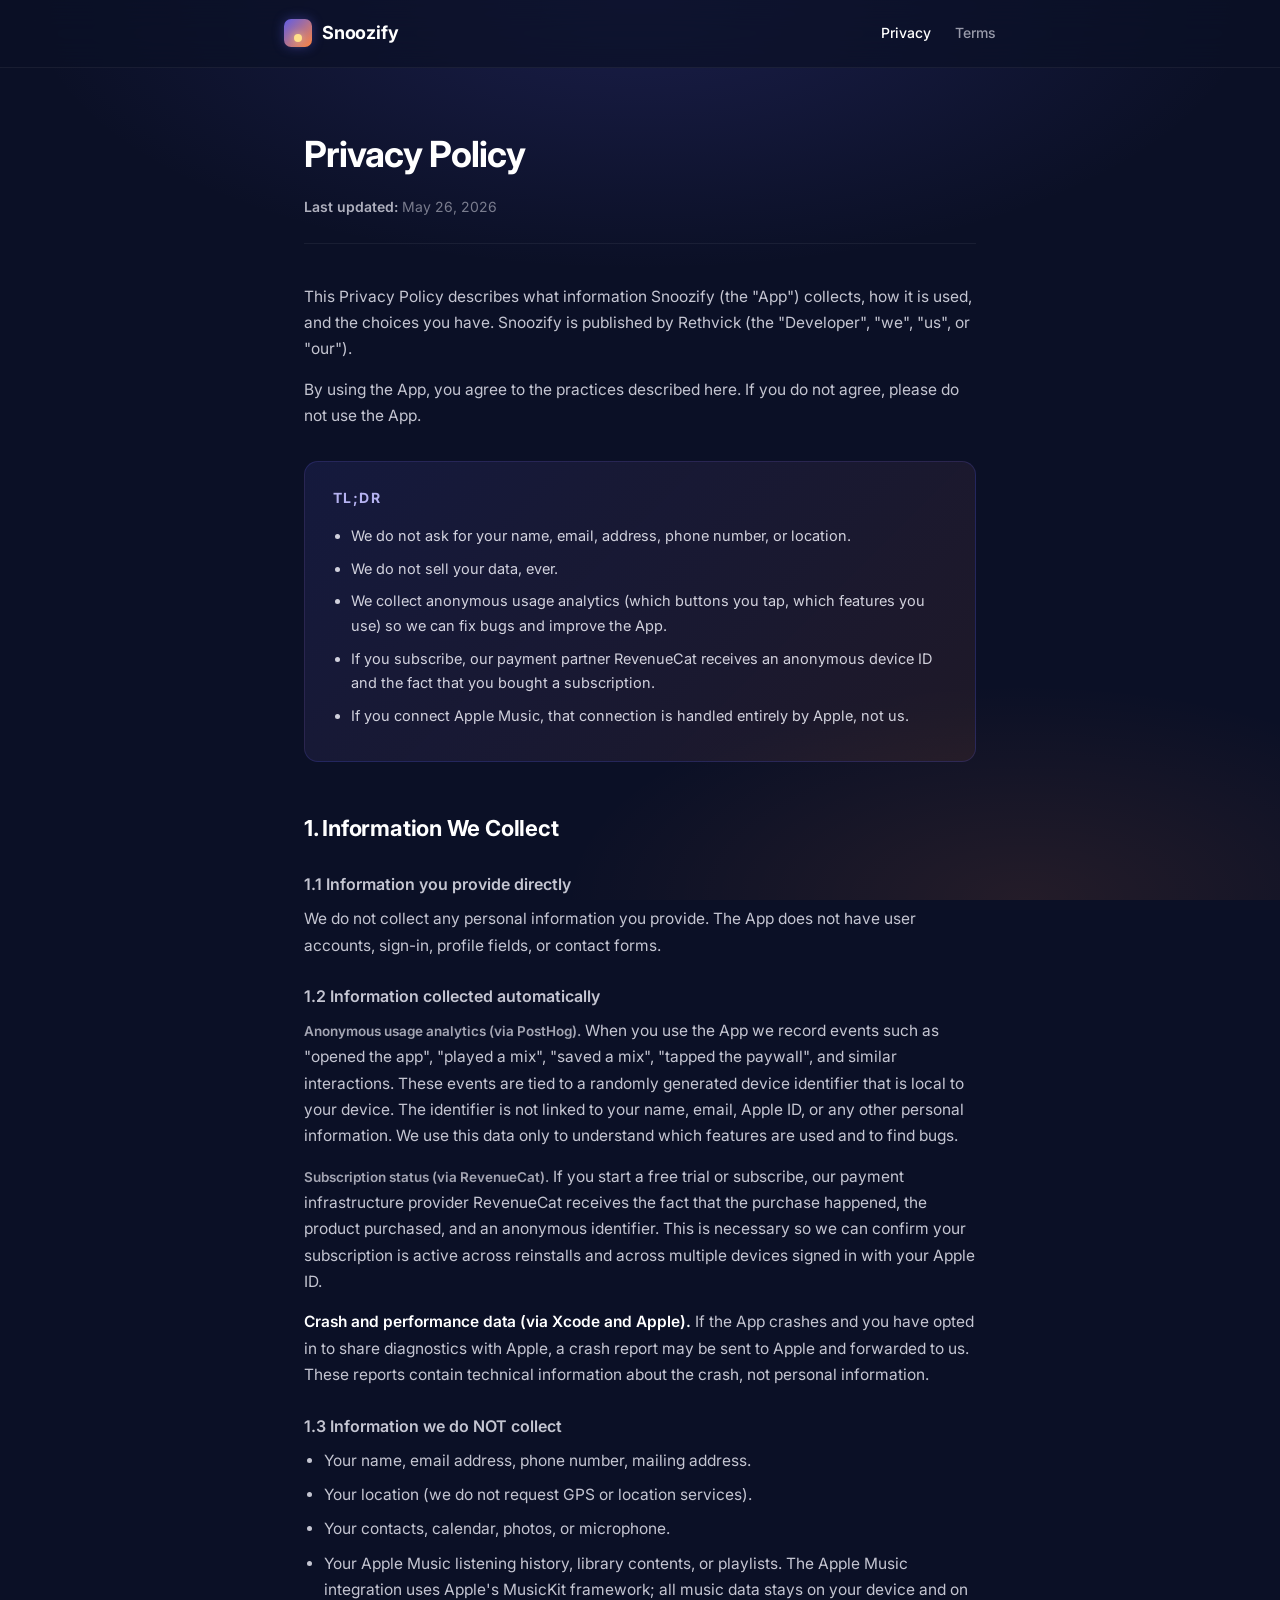
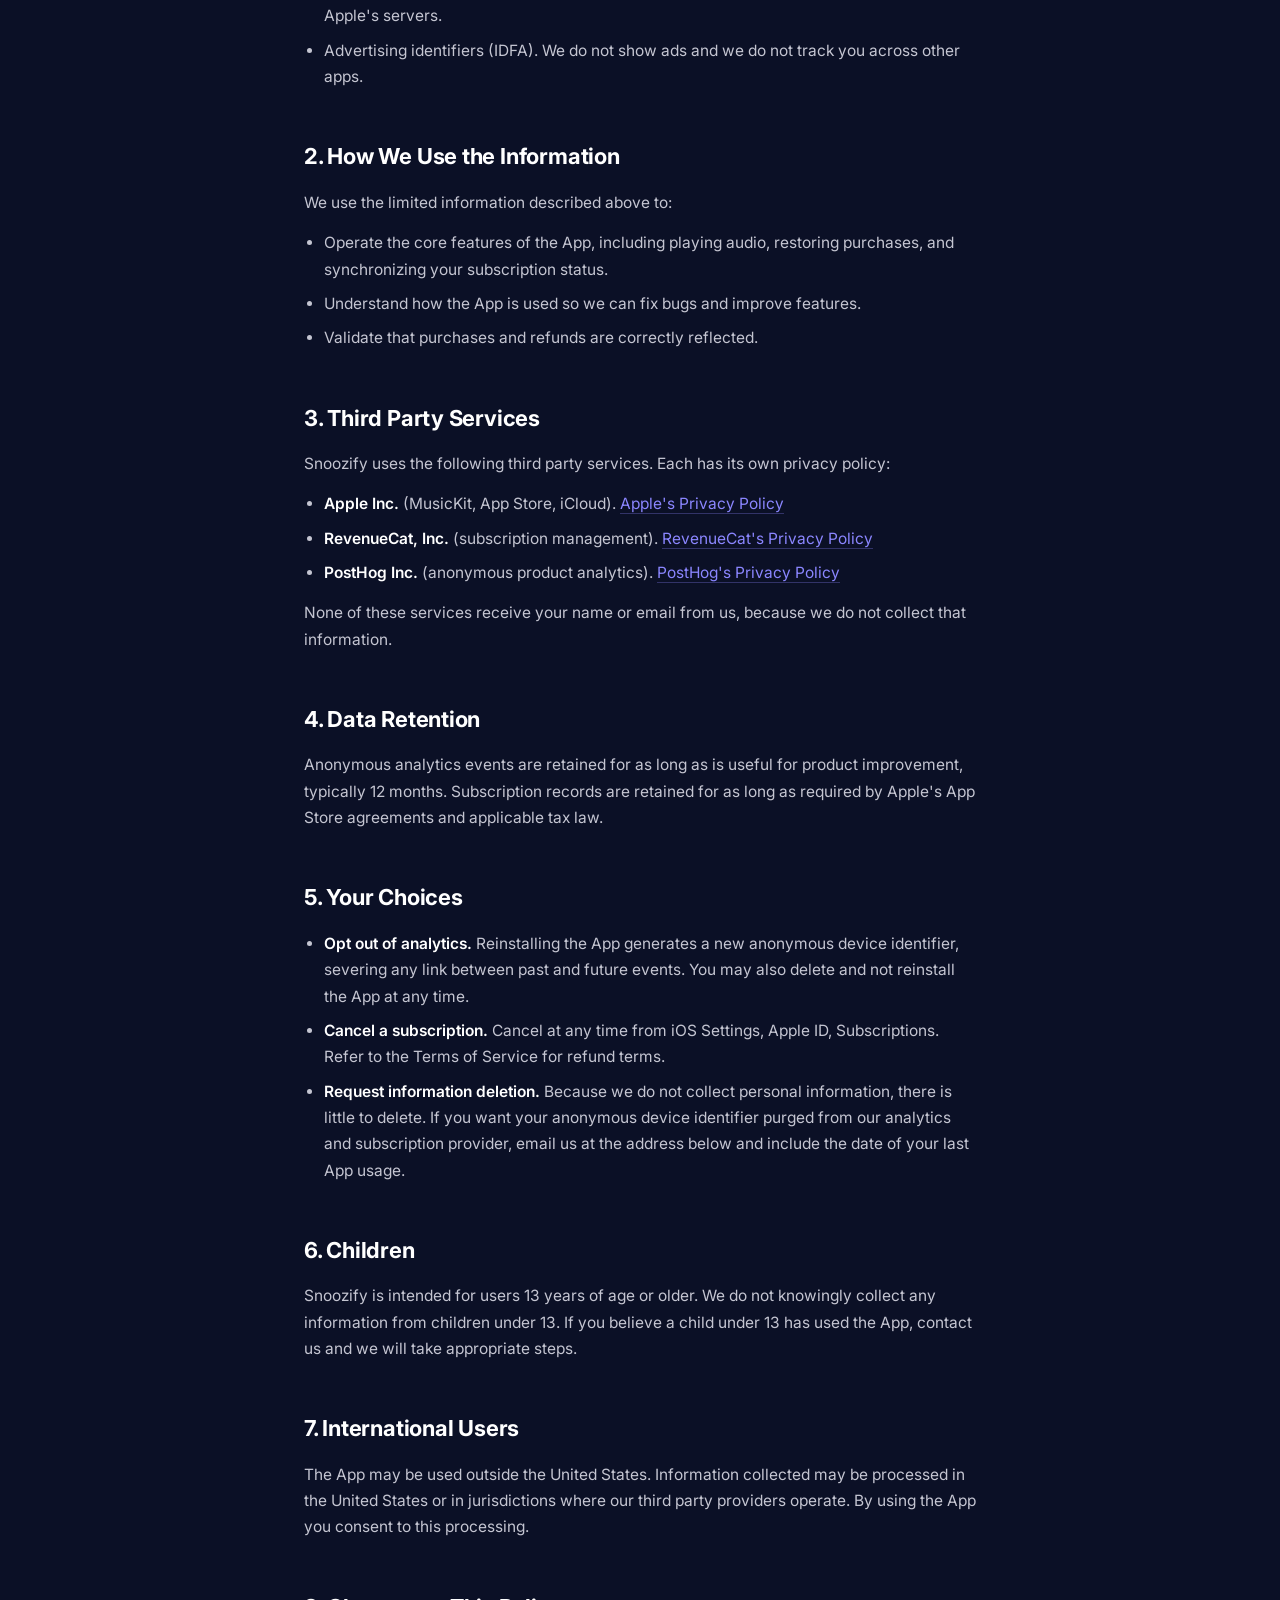
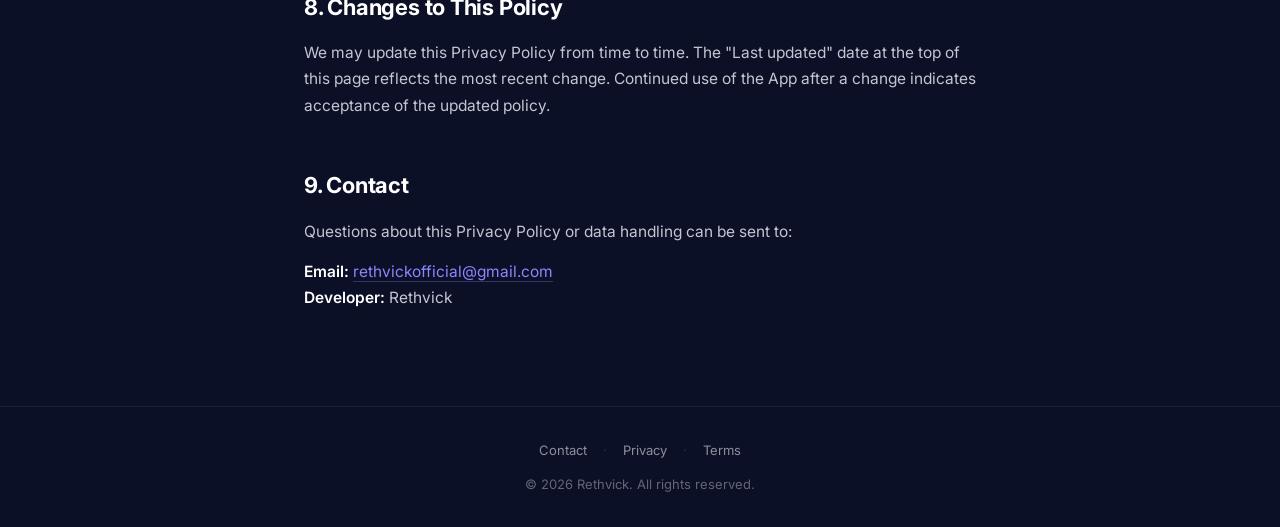
==== commit 1c5343e8: "Add files via upload" ====
--- a/privacy.html
+++ b/privacy.html
@@ -75,7 +75,6 @@
       <li><strong>Apple Inc.</strong> (MusicKit, App Store, iCloud). <a href="https://www.apple.com/legal/privacy/" target="_blank" rel="noopener">Apple's Privacy Policy</a></li>
       <li><strong>RevenueCat, Inc.</strong> (subscription management). <a href="https://www.revenuecat.com/privacy/" target="_blank" rel="noopener">RevenueCat's Privacy Policy</a></li>
       <li><strong>PostHog Inc.</strong> (anonymous product analytics). <a href="https://posthog.com/privacy" target="_blank" rel="noopener">PostHog's Privacy Policy</a></li>
-      <li><strong>Superwall, Inc.</strong> (subscription paywall UI). <a href="https://superwall.com/privacy" target="_blank" rel="noopener">Superwall's Privacy Policy</a></li>
     </ul>
     <p>None of these services receive your name or email from us, because we do not collect that information.</p>
 
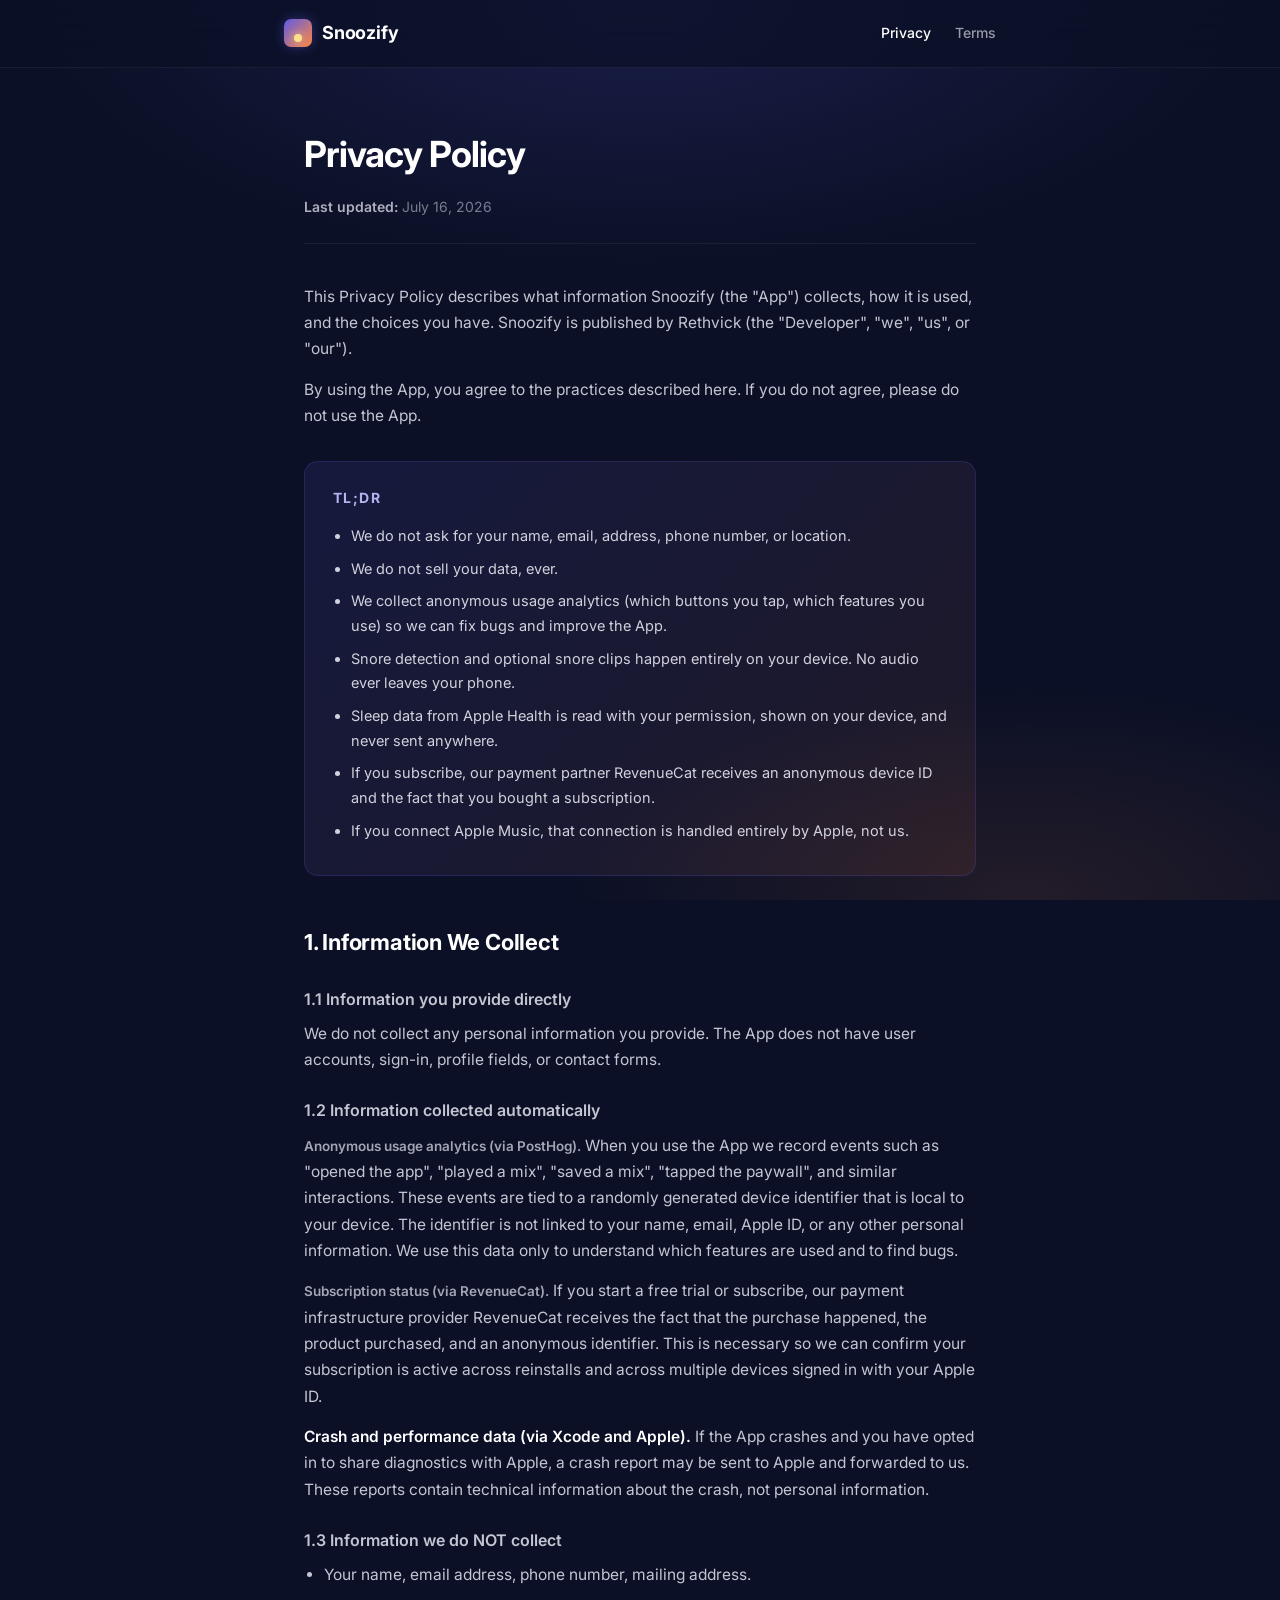
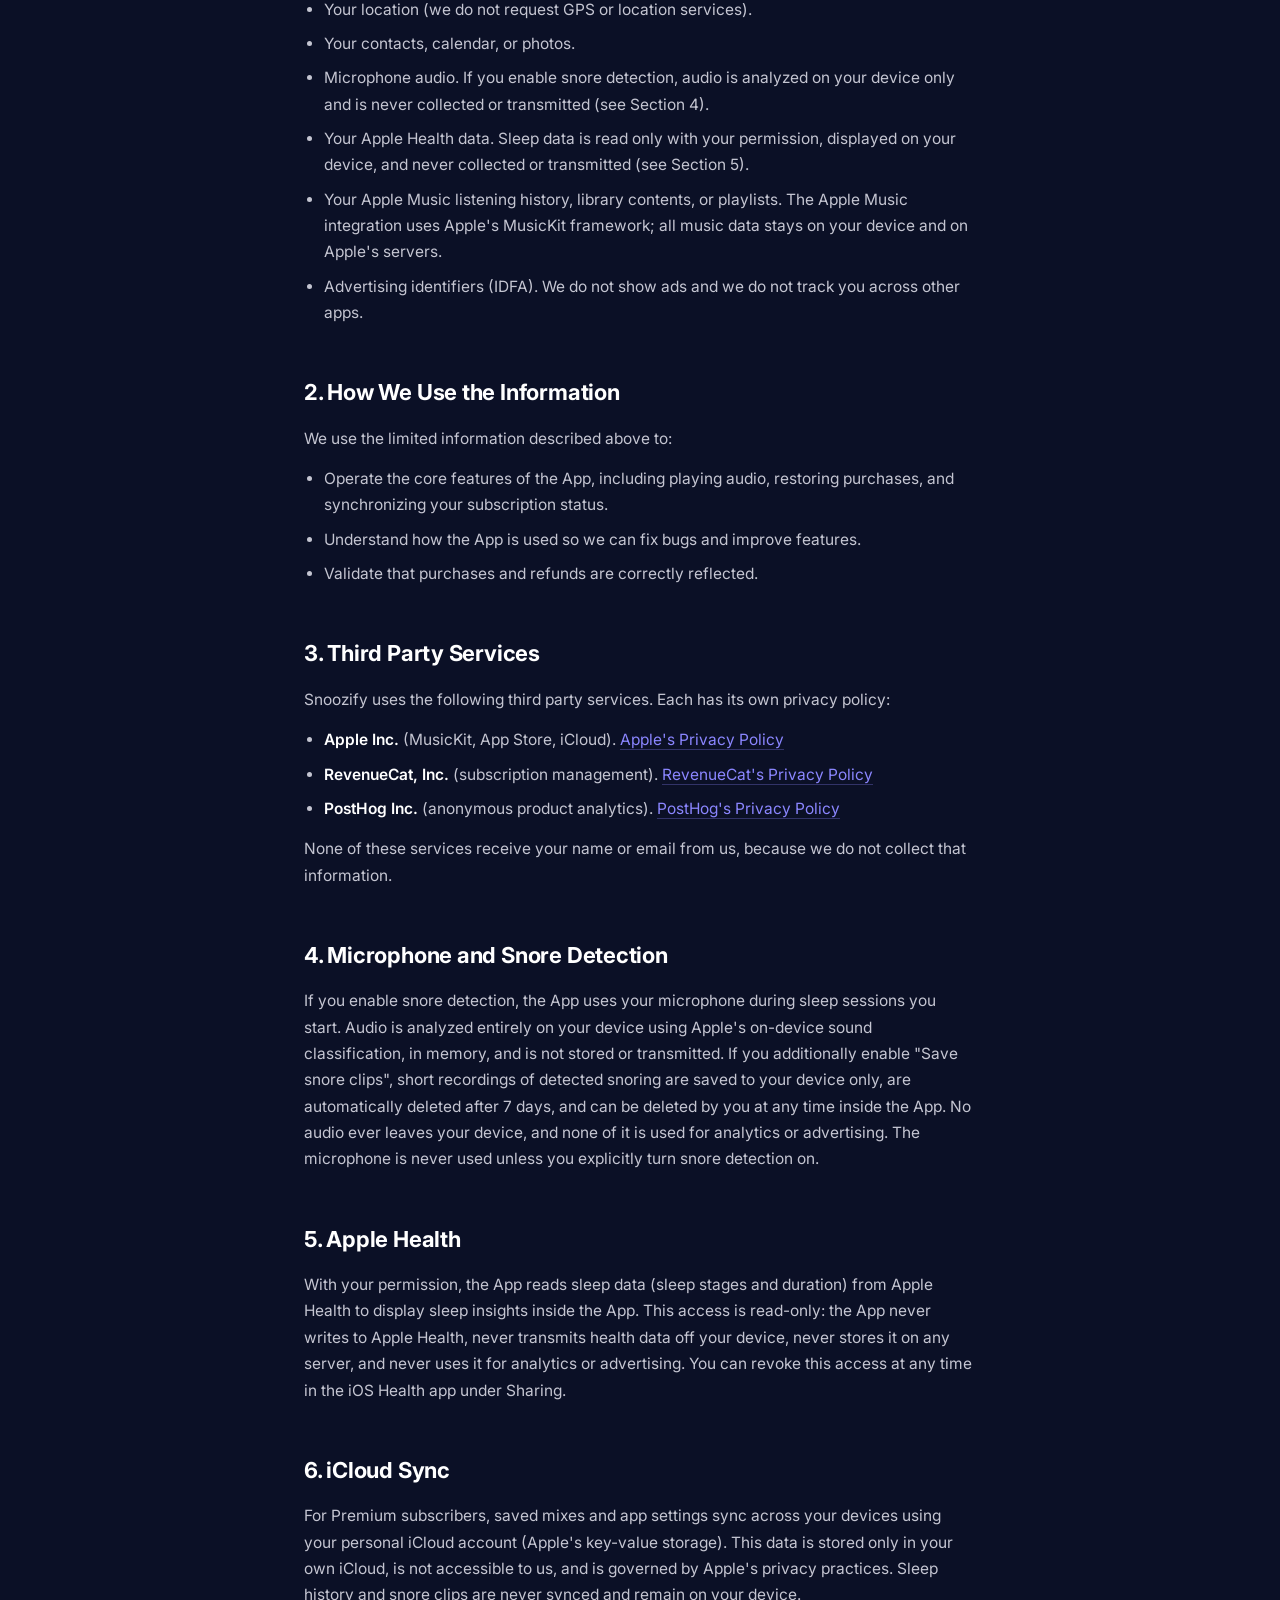
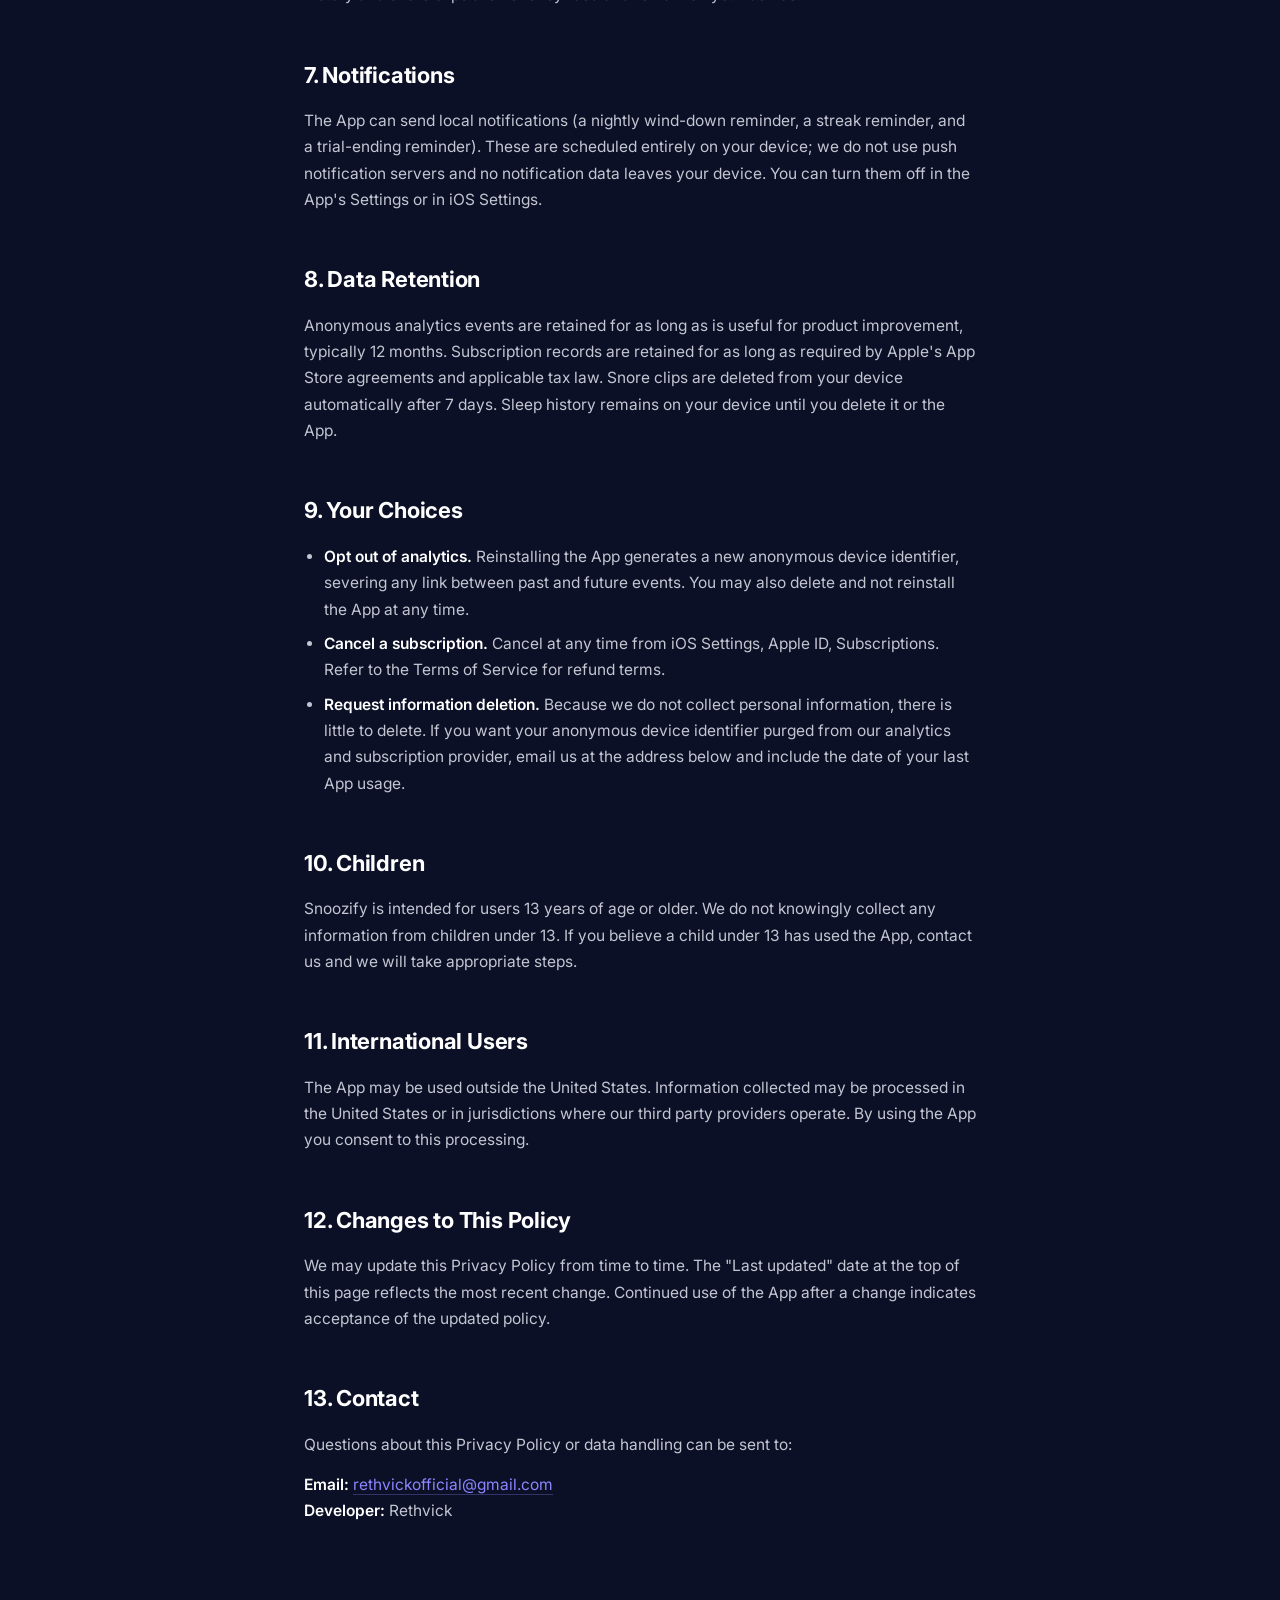
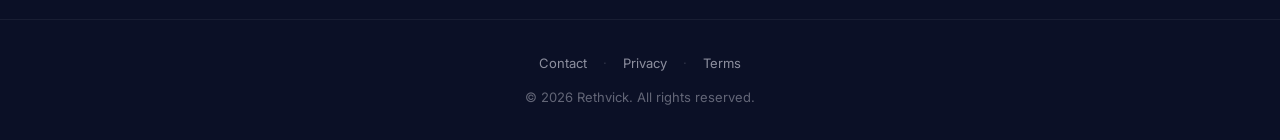
==== commit a4b55308: "Add files via upload" ====
--- a/privacy.html
+++ b/privacy.html
@@ -24,7 +24,7 @@
 <main>
   <div class="doc-header">
     <h1>Privacy Policy</h1>
-    <p class="last-updated"><strong>Last updated:</strong> May 26, 2026</p>
+    <p class="last-updated"><strong>Last updated:</strong> July 16, 2026</p>
   </div>
 
   <div class="doc-body">
@@ -37,6 +37,8 @@
         <li>We do not ask for your name, email, address, phone number, or location.</li>
         <li>We do not sell your data, ever.</li>
         <li>We collect anonymous usage analytics (which buttons you tap, which features you use) so we can fix bugs and improve the App.</li>
+        <li>Snore detection and optional snore clips happen entirely on your device. No audio ever leaves your phone.</li>
+        <li>Sleep data from Apple Health is read with your permission, shown on your device, and never sent anywhere.</li>
         <li>If you subscribe, our payment partner RevenueCat receives an anonymous device ID and the fact that you bought a subscription.</li>
         <li>If you connect Apple Music, that connection is handled entirely by Apple, not us.</li>
       </ul>
@@ -56,7 +58,9 @@
     <ul>
       <li>Your name, email address, phone number, mailing address.</li>
       <li>Your location (we do not request GPS or location services).</li>
-      <li>Your contacts, calendar, photos, or microphone.</li>
+      <li>Your contacts, calendar, or photos.</li>
+      <li>Microphone audio. If you enable snore detection, audio is analyzed on your device only and is never collected or transmitted (see Section 4).</li>
+      <li>Your Apple Health data. Sleep data is read only with your permission, displayed on your device, and never collected or transmitted (see Section 5).</li>
       <li>Your Apple Music listening history, library contents, or playlists. The Apple Music integration uses Apple's MusicKit framework; all music data stays on your device and on Apple's servers.</li>
       <li>Advertising identifiers (IDFA). We do not show ads and we do not track you across other apps.</li>
     </ul>
@@ -78,26 +82,38 @@
     </ul>
     <p>None of these services receive your name or email from us, because we do not collect that information.</p>
 
-    <h2>4. Data Retention</h2>
-    <p>Anonymous analytics events are retained for as long as is useful for product improvement, typically 12 months. Subscription records are retained for as long as required by Apple's App Store agreements and applicable tax law.</p>
+    <h2>4. Microphone and Snore Detection</h2>
+    <p>If you enable snore detection, the App uses your microphone during sleep sessions you start. Audio is analyzed entirely on your device using Apple's on-device sound classification, in memory, and is not stored or transmitted. If you additionally enable "Save snore clips", short recordings of detected snoring are saved to your device only, are automatically deleted after 7 days, and can be deleted by you at any time inside the App. No audio ever leaves your device, and none of it is used for analytics or advertising. The microphone is never used unless you explicitly turn snore detection on.</p>
 
-    <h2>5. Your Choices</h2>
+    <h2>5. Apple Health</h2>
+    <p>With your permission, the App reads sleep data (sleep stages and duration) from Apple Health to display sleep insights inside the App. This access is read-only: the App never writes to Apple Health, never transmits health data off your device, never stores it on any server, and never uses it for analytics or advertising. You can revoke this access at any time in the iOS Health app under Sharing.</p>
+
+    <h2>6. iCloud Sync</h2>
+    <p>For Premium subscribers, saved mixes and app settings sync across your devices using your personal iCloud account (Apple's key-value storage). This data is stored only in your own iCloud, is not accessible to us, and is governed by Apple's privacy practices. Sleep history and snore clips are never synced and remain on your device.</p>
+
+    <h2>7. Notifications</h2>
+    <p>The App can send local notifications (a nightly wind-down reminder, a streak reminder, and a trial-ending reminder). These are scheduled entirely on your device; we do not use push notification servers and no notification data leaves your device. You can turn them off in the App's Settings or in iOS Settings.</p>
+
+    <h2>8. Data Retention</h2>
+    <p>Anonymous analytics events are retained for as long as is useful for product improvement, typically 12 months. Subscription records are retained for as long as required by Apple's App Store agreements and applicable tax law. Snore clips are deleted from your device automatically after 7 days. Sleep history remains on your device until you delete it or the App.</p>
+
+    <h2>9. Your Choices</h2>
     <ul>
       <li><strong>Opt out of analytics.</strong> Reinstalling the App generates a new anonymous device identifier, severing any link between past and future events. You may also delete and not reinstall the App at any time.</li>
       <li><strong>Cancel a subscription.</strong> Cancel at any time from iOS Settings, Apple ID, Subscriptions. Refer to the Terms of Service for refund terms.</li>
       <li><strong>Request information deletion.</strong> Because we do not collect personal information, there is little to delete. If you want your anonymous device identifier purged from our analytics and subscription provider, email us at the address below and include the date of your last App usage.</li>
     </ul>
 
-    <h2>6. Children</h2>
+    <h2>10. Children</h2>
     <p>Snoozify is intended for users 13 years of age or older. We do not knowingly collect any information from children under 13. If you believe a child under 13 has used the App, contact us and we will take appropriate steps.</p>
 
-    <h2>7. International Users</h2>
+    <h2>11. International Users</h2>
     <p>The App may be used outside the United States. Information collected may be processed in the United States or in jurisdictions where our third party providers operate. By using the App you consent to this processing.</p>
 
-    <h2>8. Changes to This Policy</h2>
+    <h2>12. Changes to This Policy</h2>
     <p>We may update this Privacy Policy from time to time. The "Last updated" date at the top of this page reflects the most recent change. Continued use of the App after a change indicates acceptance of the updated policy.</p>
 
-    <h2>9. Contact</h2>
+    <h2>13. Contact</h2>
     <p>Questions about this Privacy Policy or data handling can be sent to:</p>
     <p><strong>Email:</strong> <a href="mailto:rethvickofficial@gmail.com">rethvickofficial@gmail.com</a><br>
     <strong>Developer:</strong> Rethvick</p>
